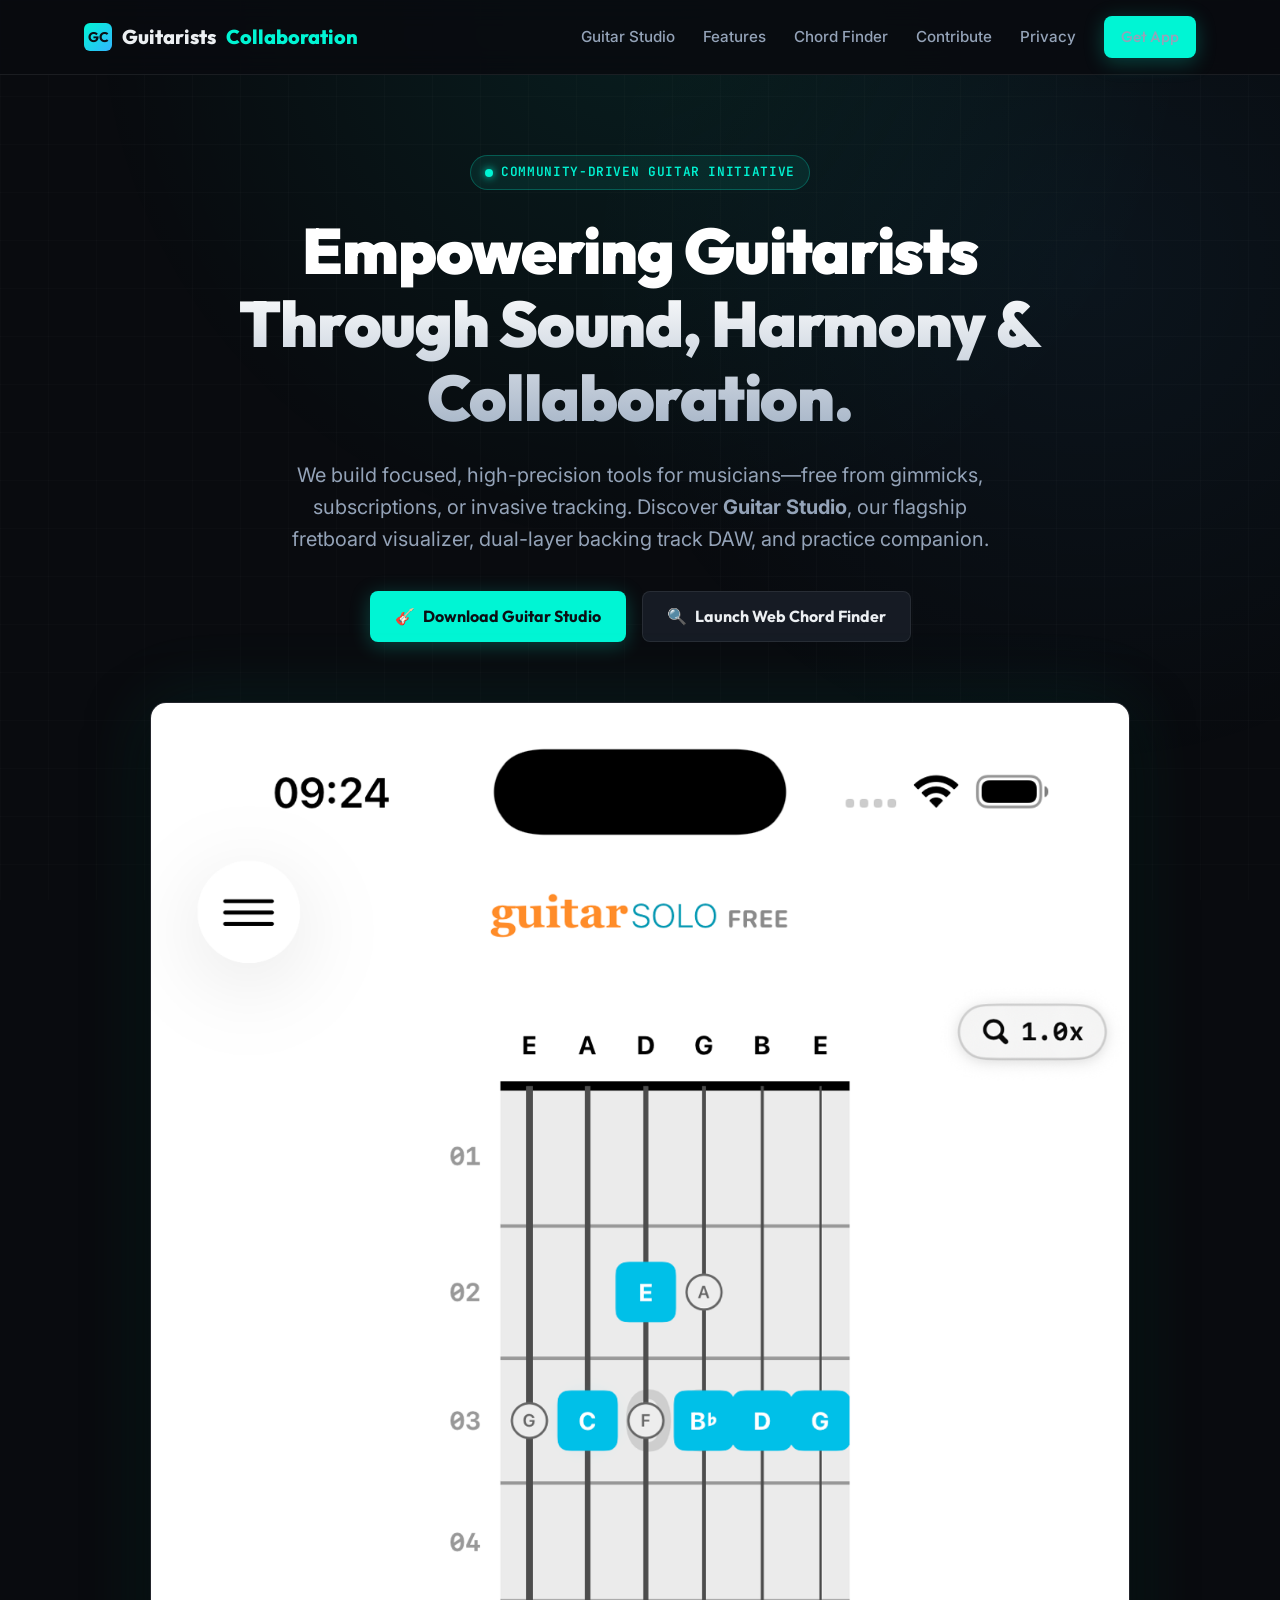
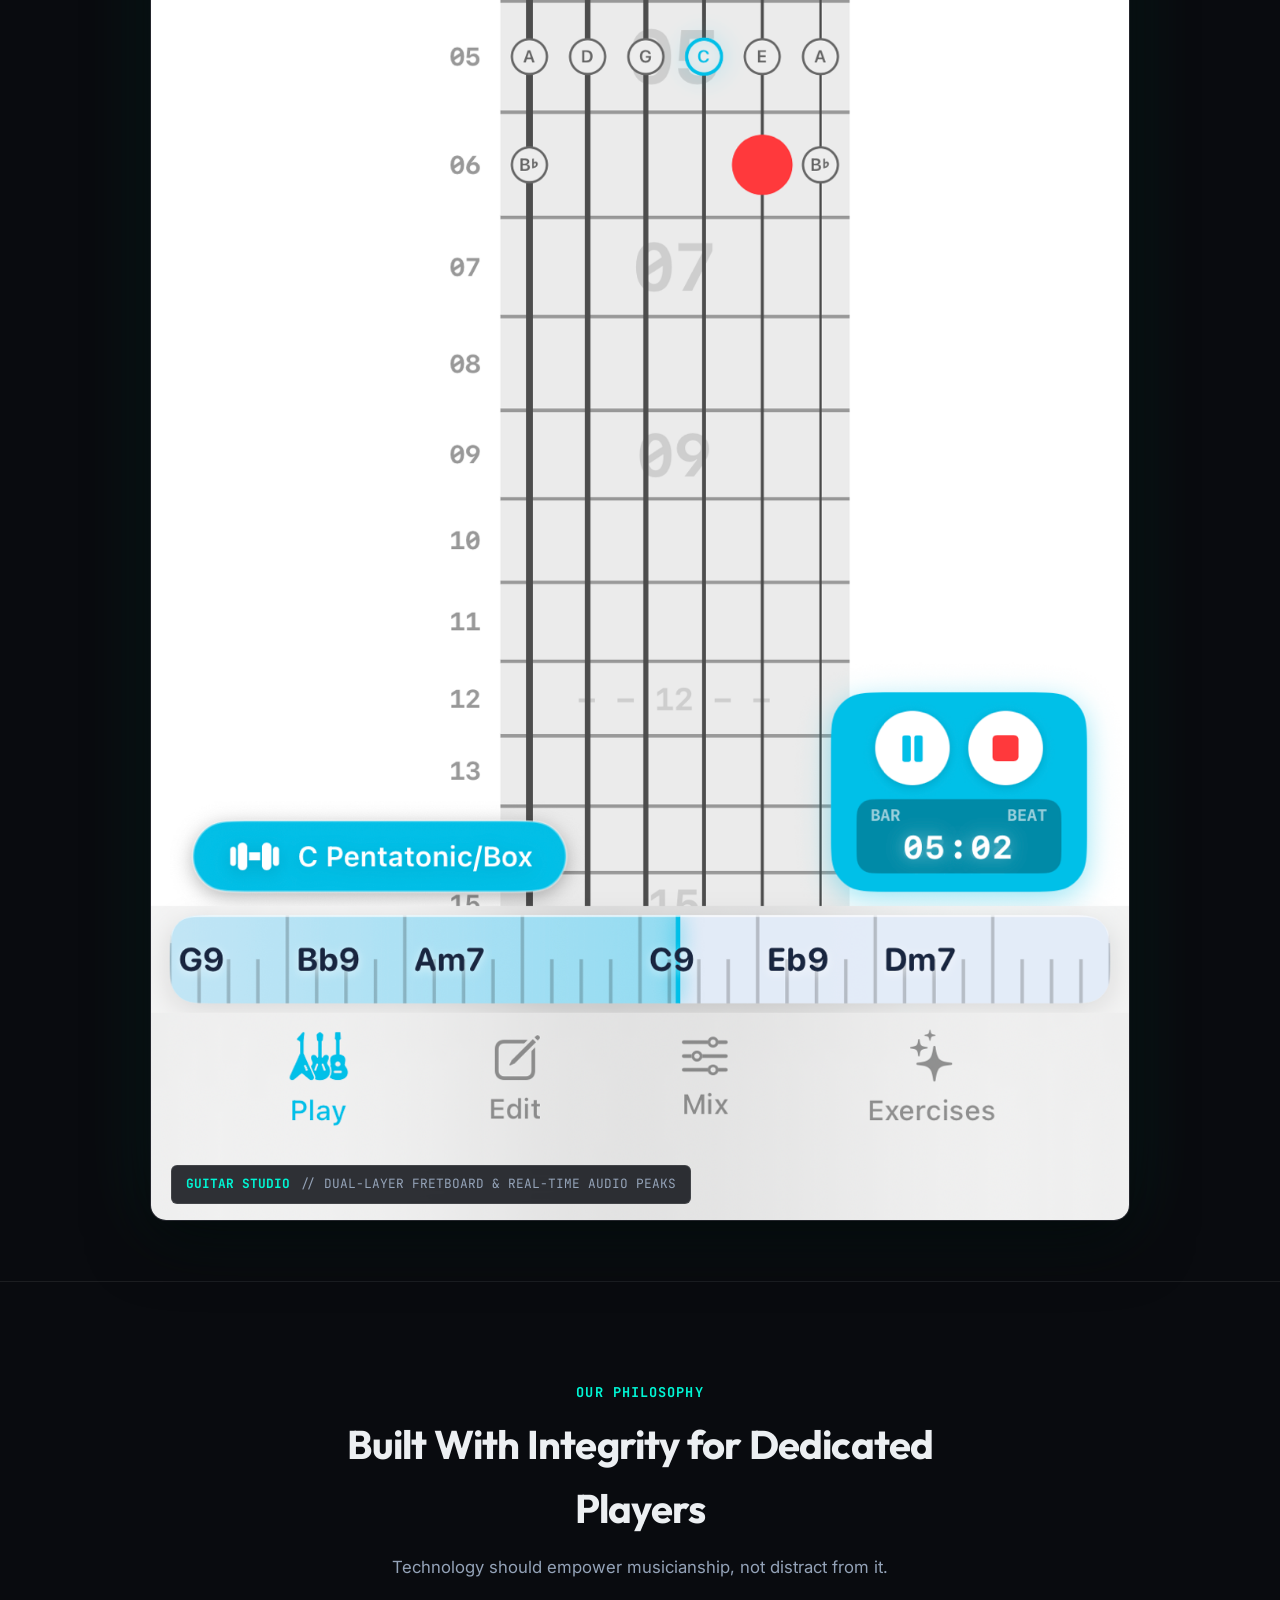
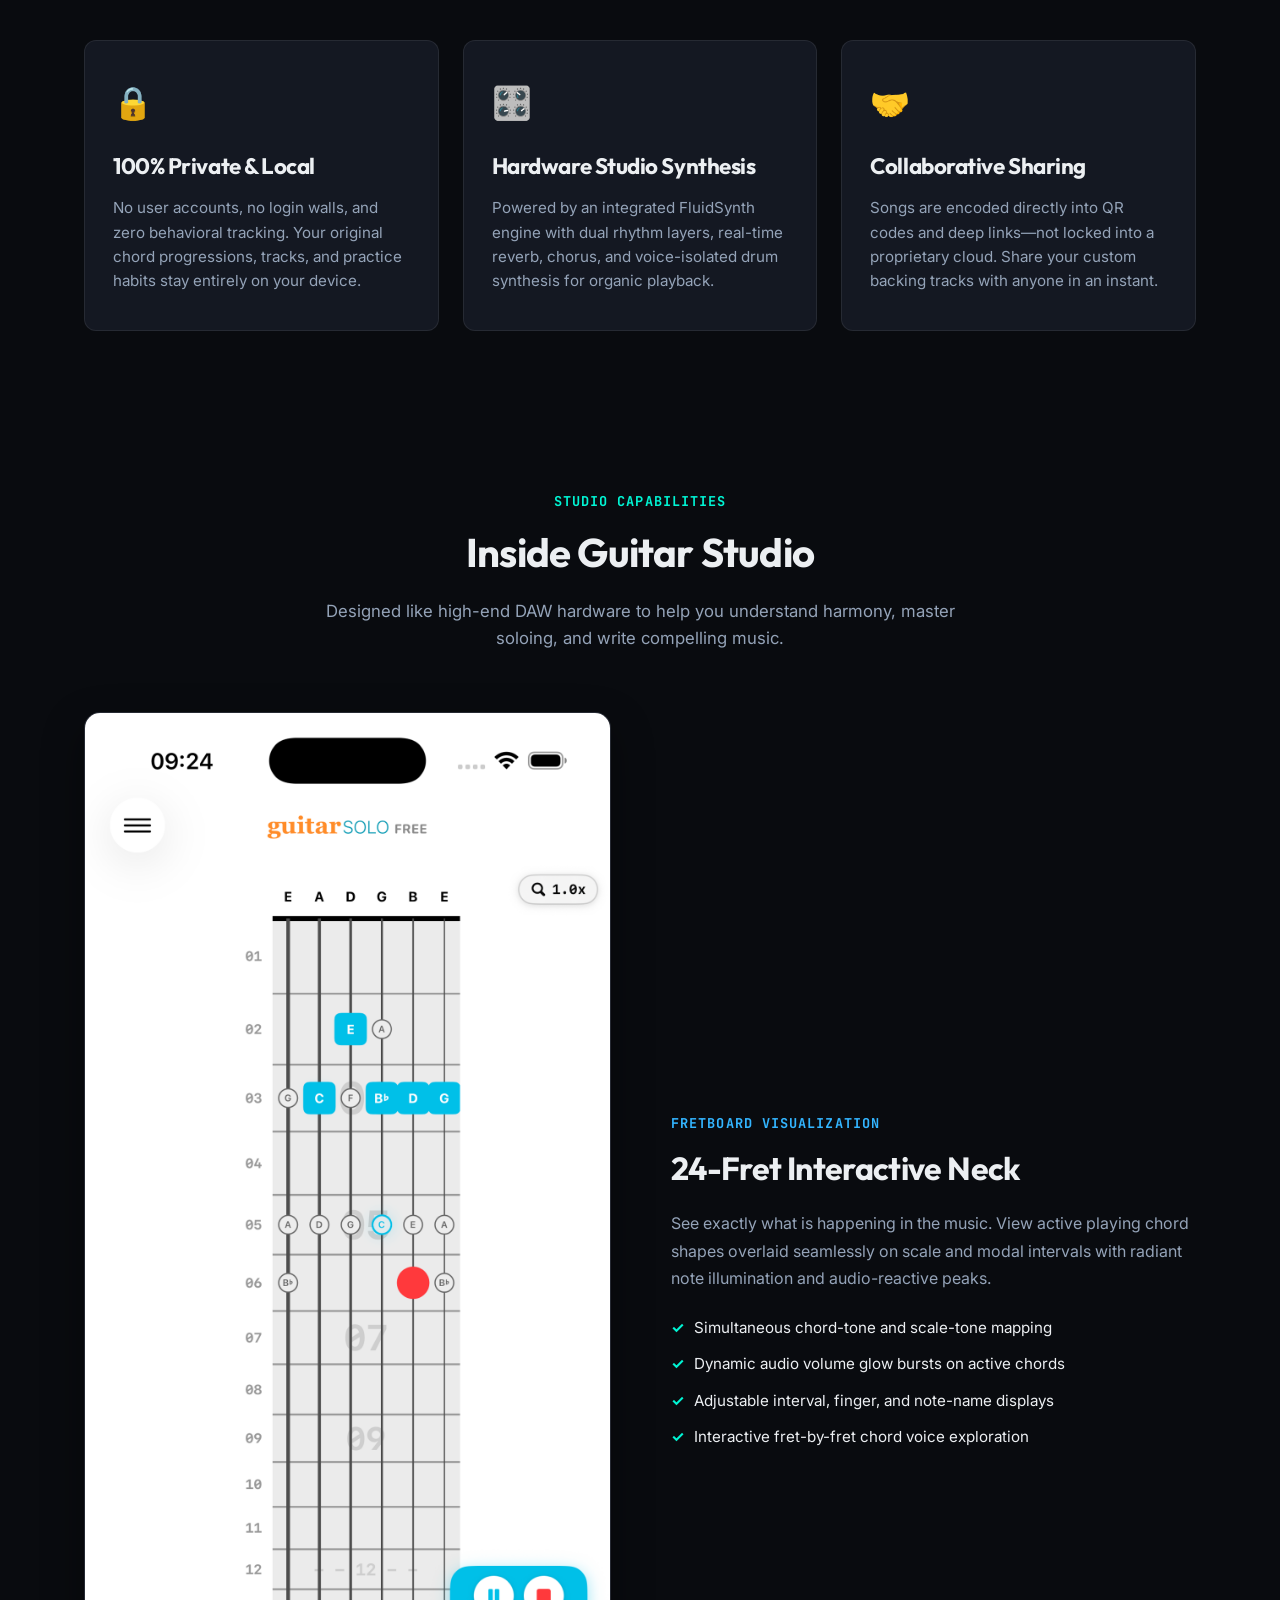
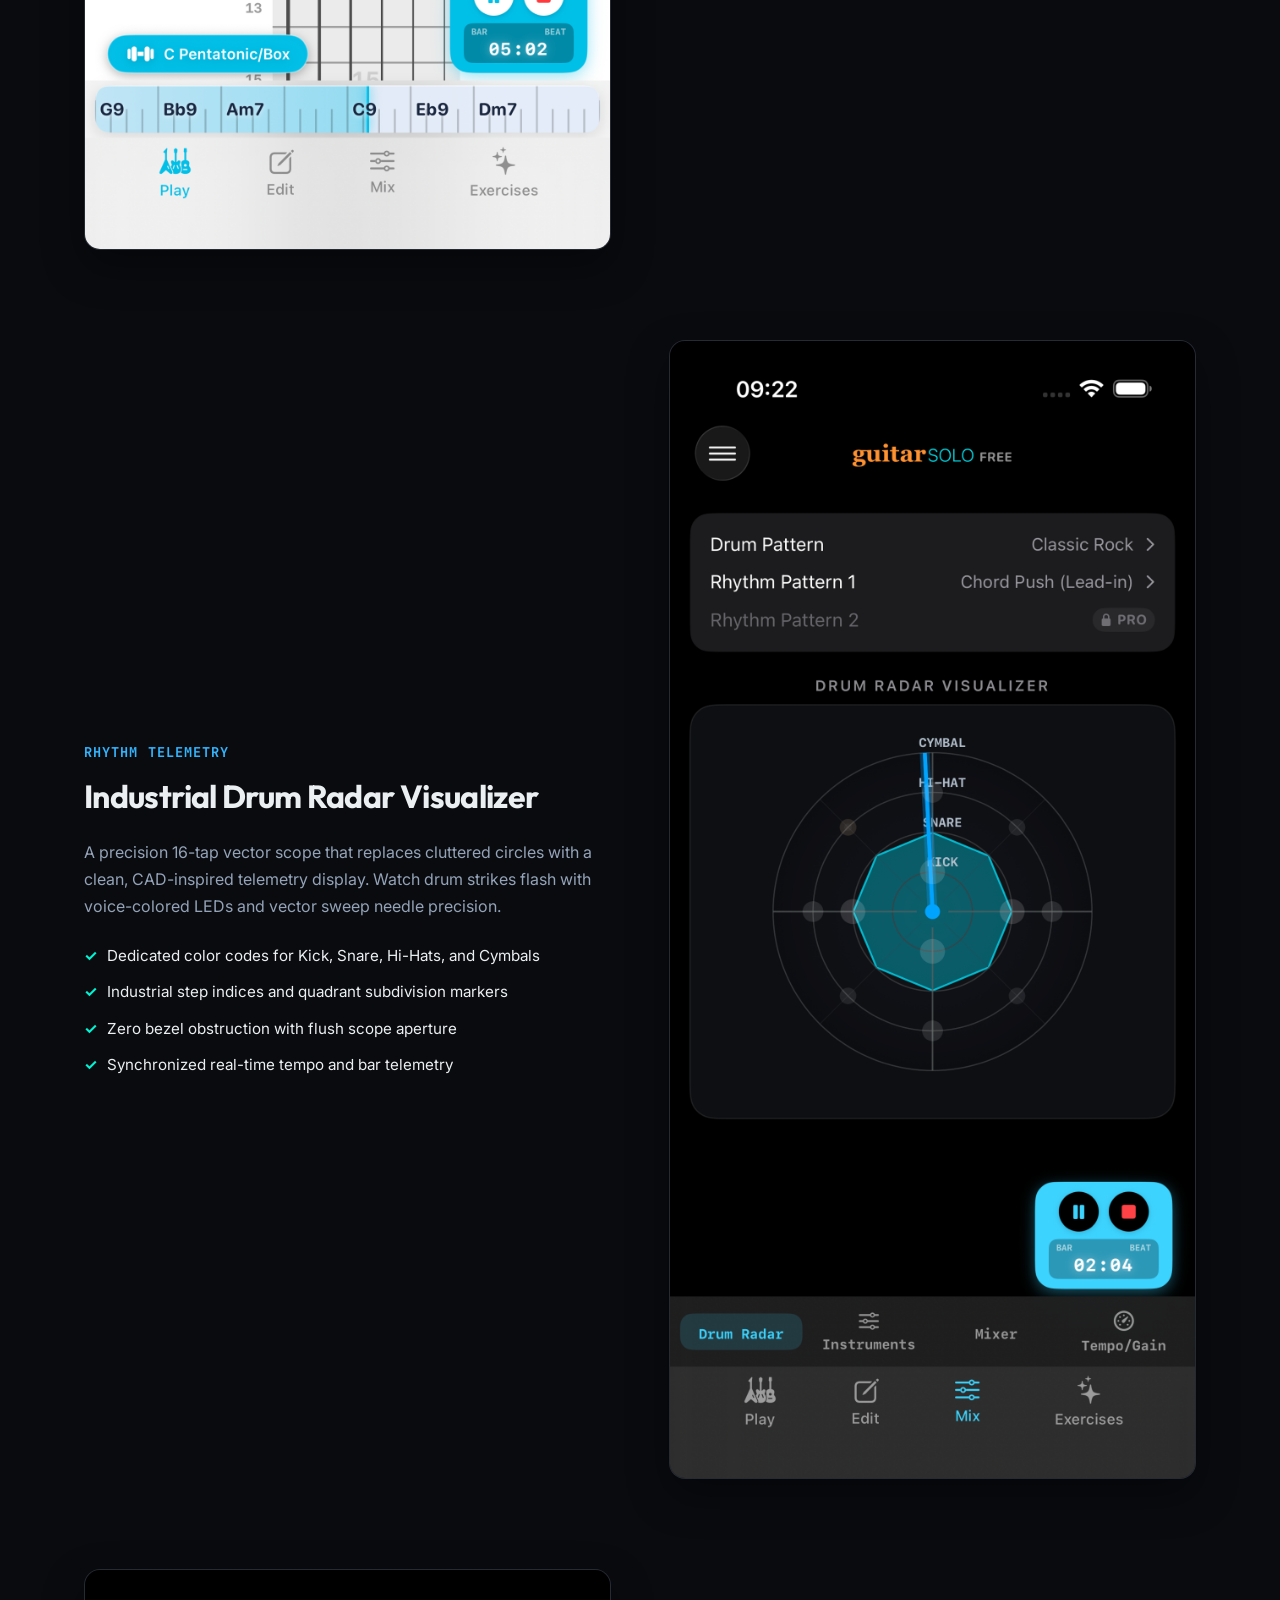
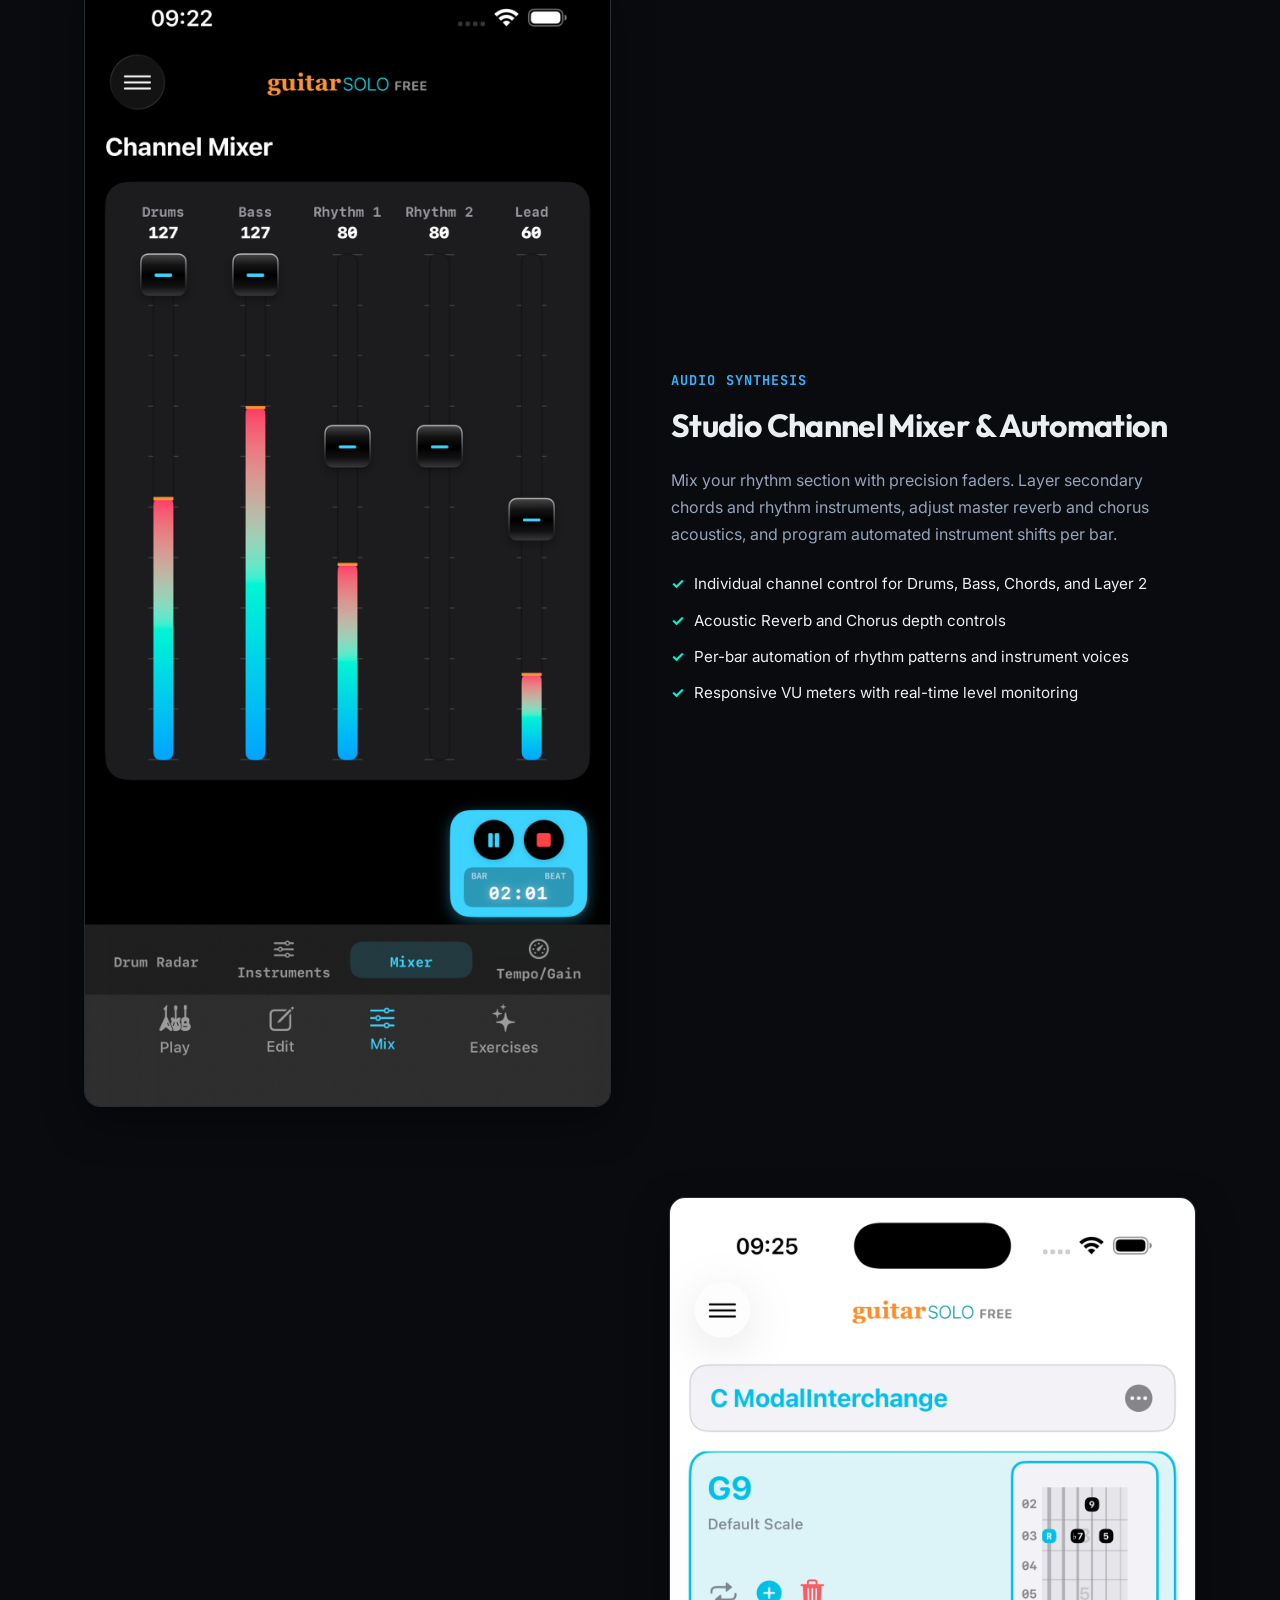
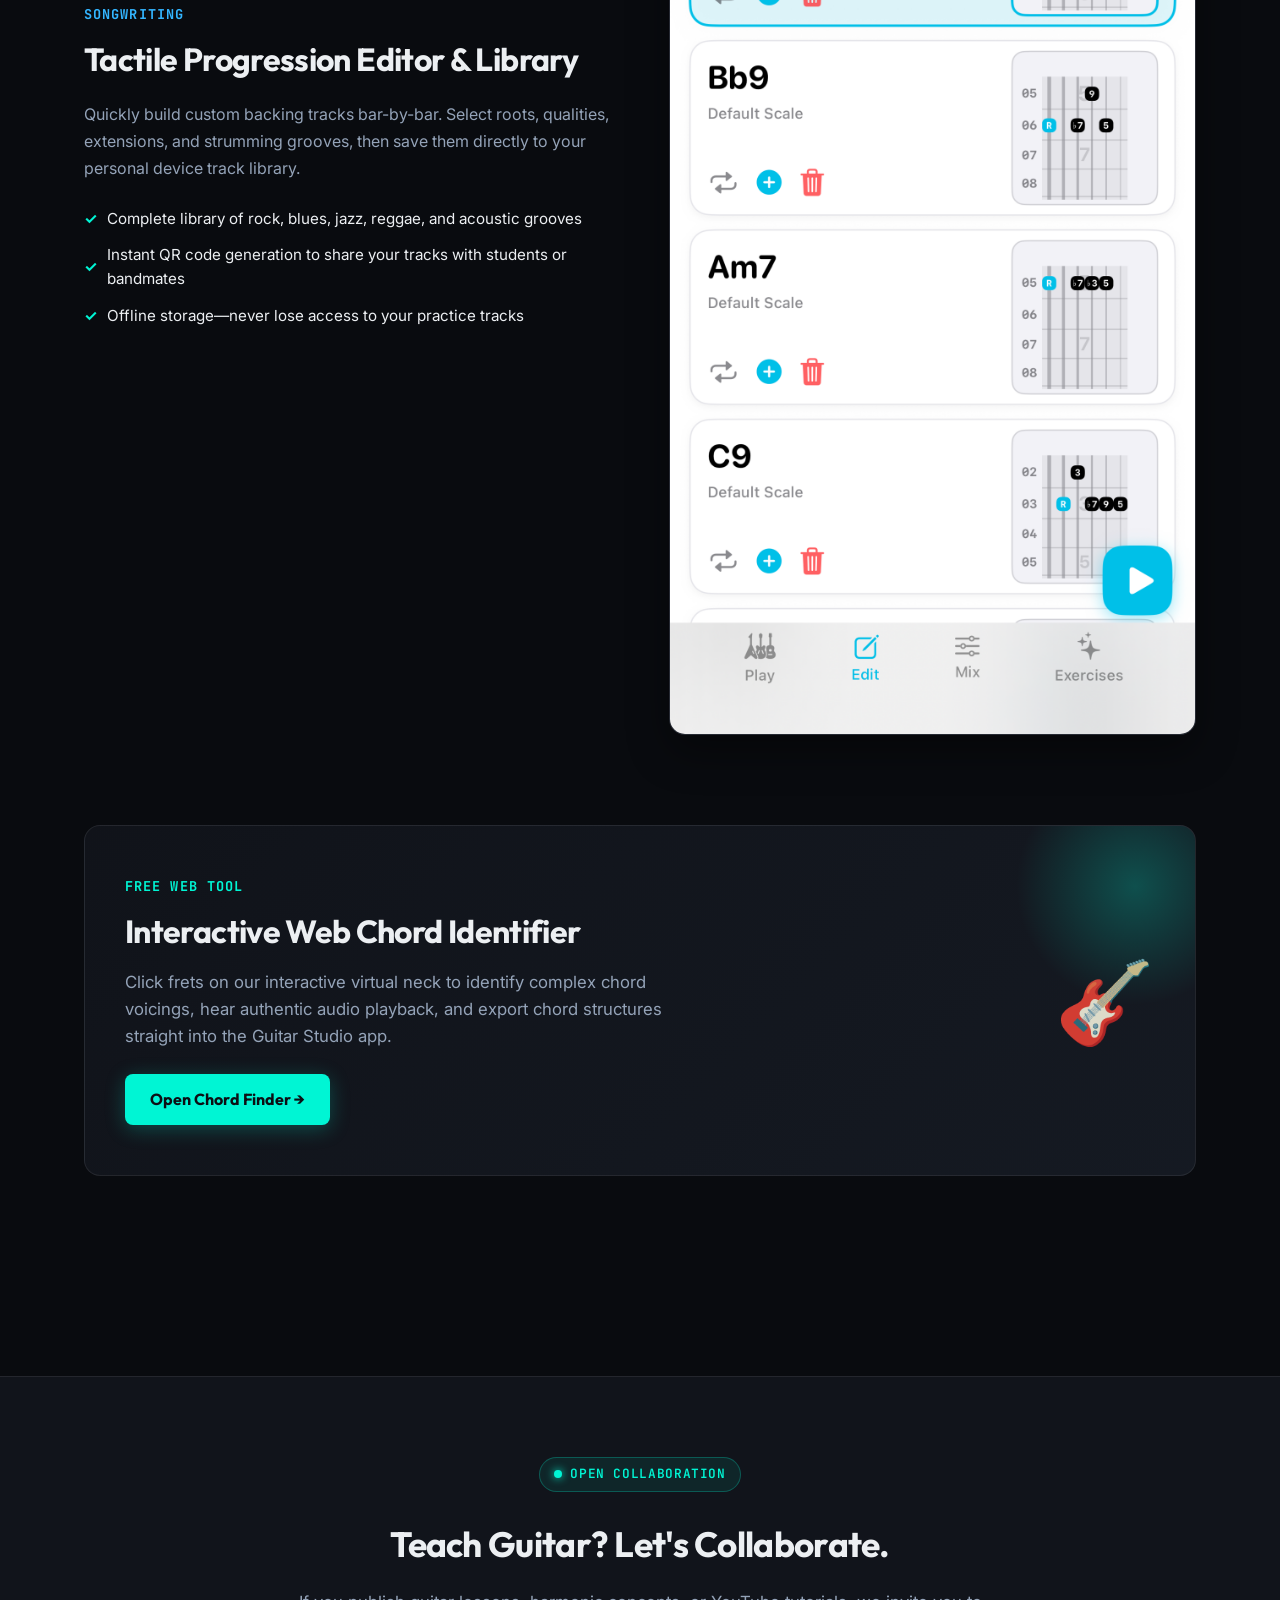
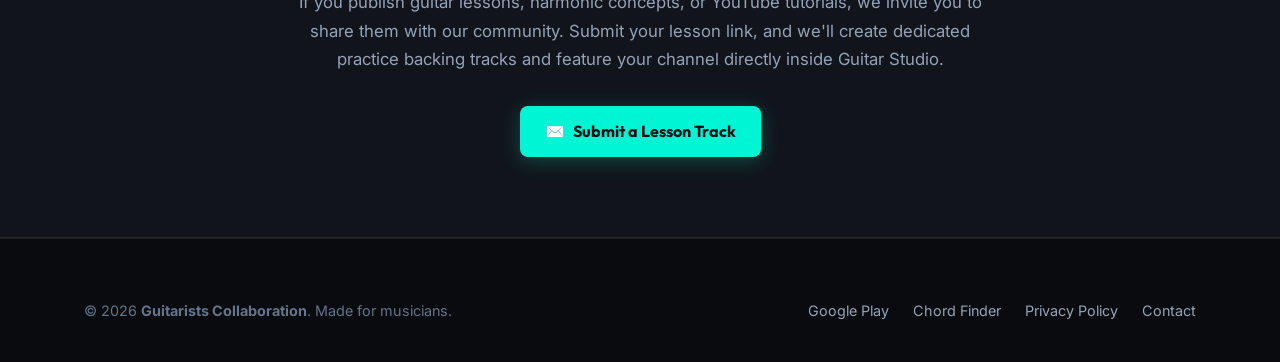
==== index.html @ 617f4818 "Initial commit: Launch Guitarists Collaboration website" ====
<!DOCTYPE html>
<html lang="en">
<head>
    <meta charset="UTF-8">
    <meta name="viewport" content="width=device-width, initial-scale=1.0">
    <title>Guitarists Collaboration | Open Music Tools & Guitar Studio</title>
    <meta name="description" content="Guitarists Collaboration is an open, community-driven initiative building high-precision guitar tools. Explore Guitar Studio, our interactive fretboard DAW, drum radar, and browser chord finder.">
    <link rel="preconnect" href="https://fonts.googleapis.com">
    <link rel="preconnect" href="https://fonts.gstatic.com" crossorigin>
    <link href="https://fonts.googleapis.com/css2?family=Inter:wght@300;400;500;600;700;800&family=Outfit:wght@400;600;700;800;900&family=JetBrains+Mono:wght@400;600&display=swap" rel="stylesheet">
    <style>
        :root {
            --bg: #090b0f;
            --surface: #11141b;
            --surface-elevated: #161b24;
            --surface-card: #141822;
            --border: rgba(255, 255, 255, 0.08);
            --border-hover: rgba(0, 245, 212, 0.4);
            --teal: #00f5d4;
            --teal-glow: rgba(0, 245, 212, 0.25);
            --laser-blue: #33b5ff;
            --blue-glow: rgba(51, 181, 255, 0.25);
            --orange: #ff5722;
            --text-primary: #eceff2;
            --text-secondary: #94a3b8;
            --text-muted: #64748b;
        }

        * {
            box-sizing: border-box;
            margin: 0;
            padding: 0;
        }

        body {
            font-family: 'Inter', -apple-system, BlinkMacSystemFont, "Segoe UI", Roboto, sans-serif;
            background-color: var(--bg);
            color: var(--text-primary);
            line-height: 1.6;
            overflow-x: hidden;
            -webkit-font-smoothing: antialiased;
        }

        /* Subtle Studio Grid Background */
        body::before {
            content: '';
            position: fixed;
            top: 0;
            left: 0;
            width: 100%;
            height: 100%;
            background-image: 
                radial-gradient(circle at 50% 0%, rgba(0, 245, 212, 0.08) 0%, transparent 50%),
                radial-gradient(circle at 85% 30%, rgba(51, 181, 255, 0.06) 0%, transparent 40%),
                linear-gradient(to right, rgba(255, 255, 255, 0.015) 1px, transparent 1px),
                linear-gradient(to bottom, rgba(255, 255, 255, 0.015) 1px, transparent 1px);
            background-size: 100% 100%, 100% 100%, 48px 48px, 48px 48px;
            pointer-events: none;
            z-index: -1;
        }

        h1, h2, h3, h4 {
            font-family: 'Outfit', sans-serif;
            letter-spacing: -0.02em;
            color: var(--text-primary);
        }

        .mono {
            font-family: 'JetBrains Mono', monospace;
        }

        .container {
            max-width: 1160px;
            margin: 0 auto;
            padding: 0 24px;
        }

        /* Navigation */
        .navbar {
            position: sticky;
            top: 0;
            background: rgba(9, 11, 15, 0.88);
            backdrop-filter: blur(14px);
            border-bottom: 1px solid var(--border);
            padding: 16px 0;
            z-index: 100;
        }

        .nav-inner {
            display: flex;
            justify-content: space-between;
            align-items: center;
        }

        .logo {
            display: flex;
            align-items: center;
            gap: 10px;
            text-decoration: none;
            font-family: 'Outfit', sans-serif;
            font-weight: 800;
            font-size: 1.25rem;
            color: var(--text-primary);
        }

        .logo-icon {
            width: 28px;
            height: 28px;
            background: linear-gradient(135deg, var(--teal), var(--laser-blue));
            border-radius: 6px;
            display: flex;
            align-items: center;
            justify-content: center;
            font-size: 14px;
            font-weight: bold;
            color: #0c0f14;
        }

        .logo span {
            color: var(--teal);
        }

        .nav-links {
            display: flex;
            align-items: center;
            list-style: none;
            gap: 28px;
        }

        .nav-links a {
            color: var(--text-secondary);
            text-decoration: none;
            font-size: 0.95rem;
            font-weight: 500;
            transition: color 0.2s;
        }

        .nav-links a:hover {
            color: var(--teal);
        }

        .btn {
            display: inline-flex;
            align-items: center;
            gap: 8px;
            padding: 12px 24px;
            border-radius: 8px;
            font-family: 'Outfit', sans-serif;
            font-size: 1rem;
            font-weight: 700;
            text-decoration: none;
            cursor: pointer;
            transition: all 0.2s cubic-bezier(0.4, 0, 0.2, 1);
            border: 1px solid transparent;
        }

        .btn-primary {
            background: var(--teal);
            color: #0c0f14;
            box-shadow: 0 4px 20px var(--teal-glow);
        }

        .btn-primary:hover {
            transform: translateY(-2px);
            box-shadow: 0 6px 28px rgba(0, 245, 212, 0.4);
            background: #26ffdc;
        }

        .btn-secondary {
            background: var(--surface-elevated);
            color: var(--text-primary);
            border: 1px solid var(--border);
        }

        .btn-secondary:hover {
            border-color: var(--teal);
            color: var(--teal);
            transform: translateY(-2px);
        }

        .btn-small {
            padding: 8px 16px;
            font-size: 0.85rem;
        }

        /* Hero */
        .hero {
            padding: 80px 0 60px;
            text-align: center;
        }

        .hero-badge {
            display: inline-flex;
            align-items: center;
            gap: 8px;
            background: rgba(0, 245, 212, 0.08);
            border: 1px solid rgba(0, 245, 212, 0.25);
            padding: 6px 14px;
            border-radius: 999px;
            font-size: 0.8rem;
            color: var(--teal);
            font-weight: 600;
            letter-spacing: 0.05em;
            margin-bottom: 24px;
            text-transform: uppercase;
        }

        .hero-badge::before {
            content: '';
            width: 8px;
            height: 8px;
            background: var(--teal);
            border-radius: 50%;
            box-shadow: 0 0 8px var(--teal);
        }

        .hero h1 {
            font-size: clamp(2.4rem, 5vw, 4rem);
            font-weight: 900;
            line-height: 1.15;
            max-width: 920px;
            margin: 0 auto 24px;
            background: linear-gradient(180deg, #ffffff 30%, #a4b3c6 100%);
            -webkit-background-clip: text;
            -webkit-text-fill-color: transparent;
        }

        .hero p {
            font-size: clamp(1.05rem, 2vw, 1.25rem);
            color: var(--text-secondary);
            max-width: 740px;
            margin: 0 auto 36px;
            line-height: 1.6;
        }

        .hero-actions {
            display: flex;
            justify-content: center;
            gap: 16px;
            flex-wrap: wrap;
            margin-bottom: 60px;
        }

        /* Featured App Card Preview */
        .hero-preview {
            max-width: 980px;
            margin: 0 auto;
            position: relative;
            border-radius: 16px;
            overflow: hidden;
            border: 1px solid var(--border);
            box-shadow: 0 20px 60px rgba(0, 0, 0, 0.6), 0 0 80px rgba(0, 245, 212, 0.1);
            background: var(--surface);
        }

        .hero-preview img {
            width: 100%;
            height: auto;
            display: block;
        }

        .preview-telemetry {
            position: absolute;
            bottom: 16px;
            left: 20px;
            background: rgba(12, 15, 20, 0.85);
            backdrop-filter: blur(8px);
            padding: 8px 14px;
            border-radius: 6px;
            border: 1px solid rgba(255, 255, 255, 0.1);
            font-size: 0.8rem;
            color: var(--text-secondary);
            display: flex;
            align-items: center;
            gap: 10px;
        }

        .preview-telemetry span {
            color: var(--teal);
            font-weight: 700;
        }

        /* Pillars Section (Integrity) */
        .section-pillars {
            padding: 100px 0;
            border-top: 1px solid var(--border);
        }

        .section-header {
            text-align: center;
            max-width: 680px;
            margin: 0 auto 60px;
        }

        .section-header .section-tag {
            color: var(--teal);
            font-size: 0.85rem;
            font-weight: 700;
            text-transform: uppercase;
            letter-spacing: 0.08em;
            margin-bottom: 8px;
            display: block;
        }

        .section-header h2 {
            font-size: 2.5rem;
            margin-bottom: 14px;
        }

        .section-header p {
            color: var(--text-secondary);
            font-size: 1.05rem;
        }

        .pillars-grid {
            display: grid;
            grid-template-columns: repeat(auto-fit, minmax(320px, 1fr));
            gap: 24px;
        }

        .pillar-card {
            background: var(--surface-card);
            border: 1px solid var(--border);
            border-radius: 12px;
            padding: 36px 28px;
            position: relative;
            transition: transform 0.2s, border-color 0.2s;
        }

        .pillar-card:hover {
            transform: translateY(-4px);
            border-color: var(--border-hover);
        }

        .pillar-icon {
            font-size: 2rem;
            margin-bottom: 20px;
            display: inline-block;
        }

        .pillar-card h3 {
            font-size: 1.4rem;
            margin-bottom: 12px;
            color: var(--text-primary);
        }

        .pillar-card p {
            color: var(--text-secondary);
            font-size: 0.95rem;
            line-height: 1.6;
        }

        /* Features Showcase */
        .section-features {
            padding: 60px 0 100px;
        }

        .feature-row {
            display: flex;
            align-items: center;
            gap: 60px;
            margin-bottom: 90px;
        }

        .feature-row:nth-child(even) {
            flex-direction: row-reverse;
        }

        .feature-text {
            flex: 1;
        }

        .feature-tag {
            color: var(--laser-blue);
            font-size: 0.85rem;
            font-weight: 700;
            text-transform: uppercase;
            letter-spacing: 0.08em;
            margin-bottom: 8px;
            display: block;
        }

        .feature-text h3 {
            font-size: 2rem;
            margin-bottom: 16px;
        }

        .feature-text p {
            color: var(--text-secondary);
            font-size: 1rem;
            margin-bottom: 24px;
            line-height: 1.7;
        }

        .feature-list {
            list-style: none;
            display: flex;
            flex-direction: column;
            gap: 12px;
        }

        .feature-list li {
            display: flex;
            align-items: center;
            gap: 10px;
            color: var(--text-primary);
            font-size: 0.95rem;
        }

        .feature-list li::before {
            content: '✓';
            color: var(--teal);
            font-weight: bold;
        }

        .feature-visual {
            flex: 1;
            background: var(--surface-card);
            border: 1px solid var(--border);
            border-radius: 16px;
            overflow: hidden;
            box-shadow: 0 16px 40px rgba(0, 0, 0, 0.4);
            transition: border-color 0.2s;
        }

        .feature-visual:hover {
            border-color: rgba(51, 181, 255, 0.35);
        }

        .feature-visual img {
            width: 100%;
            height: auto;
            display: block;
        }

        /* Chord Finder Spotlight */
        .spotlight-box {
            background: linear-gradient(135deg, rgba(17, 20, 27, 0.95), rgba(22, 27, 36, 0.95));
            border: 1px solid var(--border);
            border-radius: 16px;
            padding: 50px 40px;
            margin: 40px 0 100px;
            display: flex;
            justify-content: space-between;
            align-items: center;
            gap: 40px;
            flex-wrap: wrap;
            position: relative;
            overflow: hidden;
        }

        .spotlight-box::after {
            content: '';
            position: absolute;
            right: -60px;
            top: -60px;
            width: 240px;
            height: 240px;
            background: radial-gradient(circle, var(--teal-glow) 0%, transparent 70%);
            pointer-events: none;
        }

        .spotlight-info {
            max-width: 580px;
        }

        .spotlight-info h3 {
            font-size: 2rem;
            margin-bottom: 12px;
        }

        .spotlight-info p {
            color: var(--text-secondary);
            font-size: 1.05rem;
            margin-bottom: 24px;
        }

        /* Contribute Banner */
        .section-contribute {
            background: var(--surface);
            border-top: 1px solid var(--border);
            border-bottom: 1px solid var(--border);
            padding: 80px 0;
            text-align: center;
        }

        .contribute-card {
            max-width: 720px;
            margin: 0 auto;
        }

        .contribute-card h2 {
            font-size: 2.2rem;
            margin-bottom: 16px;
        }

        .contribute-card p {
            color: var(--text-secondary);
            font-size: 1.05rem;
            margin-bottom: 32px;
            line-height: 1.7;
        }

        /* Footer */
        footer {
            padding: 60px 0 40px;
            border-top: 1px solid var(--border);
            color: var(--text-muted);
            font-size: 0.9rem;
        }

        .footer-inner {
            display: flex;
            justify-content: space-between;
            align-items: center;
            flex-wrap: wrap;
            gap: 20px;
        }

        .footer-links {
            display: flex;
            gap: 24px;
            list-style: none;
        }

        .footer-links a {
            color: var(--text-secondary);
            text-decoration: none;
            transition: color 0.2s;
        }

        .footer-links a:hover {
            color: var(--teal);
        }

        @media (max-width: 860px) {
            .feature-row {
                flex-direction: column !important;
                gap: 30px;
            }
            .nav-links {
                display: none;
            }
            .spotlight-box {
                padding: 30px 24px;
            }
        }
    </style>
</head>
<body>

    <!-- Navigation -->
    <nav class="navbar">
        <div class="container nav-inner">
            <a href="index.html" class="logo">
                <div class="logo-icon">GC</div>
                Guitarists<span>Collaboration</span>
            </a>
            <ul class="nav-links">
                <li><a href="#app">Guitar Studio</a></li>
                <li><a href="#features">Features</a></li>
                <li><a href="chord-identifier.html">Chord Finder</a></li>
                <li><a href="#contribute">Contribute</a></li>
                <li><a href="privacy.html">Privacy</a></li>
                <li><a href="https://play.google.com/store/apps/details?id=g9.smt.guitarStudio" class="btn btn-primary btn-small">Get App</a></li>
            </ul>
        </div>
    </nav>

    <!-- Hero Section -->
    <section class="hero">
        <div class="container">
            <div class="hero-badge mono">Community-Driven Guitar Initiative</div>
            <h1>Empowering Guitarists Through Sound, Harmony & Collaboration.</h1>
            <p>
                We build focused, high-precision tools for musicians—free from gimmicks, subscriptions, or invasive tracking. Discover <strong>Guitar Studio</strong>, our flagship fretboard visualizer, dual-layer backing track DAW, and practice companion.
            </p>
            <div class="hero-actions">
                <a href="https://play.google.com/store/apps/details?id=g9.smt.guitarStudio" class="btn btn-primary">
                    <span>🎸</span> Download Guitar Studio
                </a>
                <a href="chord-identifier.html" class="btn btn-secondary">
                    <span>🔍</span> Launch Web Chord Finder
                </a>
            </div>

            <!-- Hero Screenshot Showcase -->
            <div class="hero-preview" id="app">
                <img src="screenshots/fretboard-play.png" alt="Guitar Studio Interactive Fretboard">
                <div class="preview-telemetry mono">
                    <span>GUITAR STUDIO</span> // DUAL-LAYER FRETBOARD & REAL-TIME AUDIO PEAKS
                </div>
            </div>
        </div>
    </section>

    <!-- Integrity / Philosophy Pillars -->
    <section class="section-pillars">
        <div class="container">
            <div class="section-header">
                <span class="section-tag mono">Our Philosophy</span>
                <h2>Built With Integrity for Dedicated Players</h2>
                <p>Technology should empower musicianship, not distract from it.</p>
            </div>
            <div class="pillars-grid">
                <div class="pillar-card">
                    <span class="pillar-icon">🔒</span>
                    <h3>100% Private & Local</h3>
                    <p>No user accounts, no login walls, and zero behavioral tracking. Your original chord progressions, tracks, and practice habits stay entirely on your device.</p>
                </div>
                <div class="pillar-card">
                    <span class="pillar-icon">🎛️</span>
                    <h3>Hardware Studio Synthesis</h3>
                    <p>Powered by an integrated FluidSynth engine with dual rhythm layers, real-time reverb, chorus, and voice-isolated drum synthesis for organic playback.</p>
                </div>
                <div class="pillar-card">
                    <span class="pillar-icon">🤝</span>
                    <h3>Collaborative Sharing</h3>
                    <p>Songs are encoded directly into QR codes and deep links—not locked into a proprietary cloud. Share your custom backing tracks with anyone in an instant.</p>
                </div>
            </div>
        </div>
    </section>

    <!-- Core App Features Deep Dive -->
    <section class="section-features" id="features">
        <div class="container">
            <div class="section-header">
                <span class="section-tag mono">Studio Capabilities</span>
                <h2>Inside Guitar Studio</h2>
                <p>Designed like high-end DAW hardware to help you understand harmony, master soloing, and write compelling music.</p>
            </div>

            <!-- Feature 1: Dual Layer Fretboard -->
            <div class="feature-row">
                <div class="feature-text">
                    <span class="feature-tag mono">Fretboard Visualization</span>
                    <h3>24-Fret Interactive Neck</h3>
                    <p>See exactly what is happening in the music. View active playing chord shapes overlaid seamlessly on scale and modal intervals with radiant note illumination and audio-reactive peaks.</p>
                    <ul class="feature-list">
                        <li>Simultaneous chord-tone and scale-tone mapping</li>
                        <li>Dynamic audio volume glow bursts on active chords</li>
                        <li>Adjustable interval, finger, and note-name displays</li>
                        <li>Interactive fret-by-fret chord voice exploration</li>
                    </ul>
                </div>
                <div class="feature-visual">
                    <img src="screenshots/fretboard-play.png" alt="Interactive Fretboard Display">
                </div>
            </div>

            <!-- Feature 2: Drum Radar -->
            <div class="feature-row">
                <div class="feature-text">
                    <span class="feature-tag mono">Rhythm Telemetry</span>
                    <h3>Industrial Drum Radar Visualizer</h3>
                    <p>A precision 16-tap vector scope that replaces cluttered circles with a clean, CAD-inspired telemetry display. Watch drum strikes flash with voice-colored LEDs and vector sweep needle precision.</p>
                    <ul class="feature-list">
                        <li>Dedicated color codes for Kick, Snare, Hi-Hats, and Cymbals</li>
                        <li>Industrial step indices and quadrant subdivision markers</li>
                        <li>Zero bezel obstruction with flush scope aperture</li>
                        <li>Synchronized real-time tempo and bar telemetry</li>
                    </ul>
                </div>
                <div class="feature-visual">
                    <img src="screenshots/drum-radar.png" alt="Industrial Drum Radar Scope">
                </div>
            </div>

            <!-- Feature 3: Multi-Track Console Mixer -->
            <div class="feature-row">
                <div class="feature-text">
                    <span class="feature-tag mono">Audio Synthesis</span>
                    <h3>Studio Channel Mixer & Automation</h3>
                    <p>Mix your rhythm section with precision faders. Layer secondary chords and rhythm instruments, adjust master reverb and chorus acoustics, and program automated instrument shifts per bar.</p>
                    <ul class="feature-list">
                        <li>Individual channel control for Drums, Bass, Chords, and Layer 2</li>
                        <li>Acoustic Reverb and Chorus depth controls</li>
                        <li>Per-bar automation of rhythm patterns and instrument voices</li>
                        <li>Responsive VU meters with real-time level monitoring</li>
                    </ul>
                </div>
                <div class="feature-visual">
                    <img src="screenshots/channel-mixer.png" alt="Channel Console Mixer">
                </div>
            </div>

            <!-- Feature 4: Step Editor & Track Library -->
            <div class="feature-row">
                <div class="feature-text">
                    <span class="feature-tag mono">Songwriting</span>
                    <h3>Tactile Progression Editor & Library</h3>
                    <p>Quickly build custom backing tracks bar-by-bar. Select roots, qualities, extensions, and strumming grooves, then save them directly to your personal device track library.</p>
                    <ul class="feature-list">
                        <li>Complete library of rock, blues, jazz, reggae, and acoustic grooves</li>
                        <li>Instant QR code generation to share your tracks with students or bandmates</li>
                        <li>Offline storage—never lose access to your practice tracks</li>
                    </ul>
                </div>
                <div class="feature-visual">
                    <img src="screenshots/track-editor.png" alt="Track Step Editor">
                </div>
            </div>

            <!-- Web Chord Finder Spotlight -->
            <div class="spotlight-box">
                <div class="spotlight-info">
                    <span class="feature-tag mono" style="color: var(--teal);">Free Web Tool</span>
                    <h3>Interactive Web Chord Identifier</h3>
                    <p>Click frets on our interactive virtual neck to identify complex chord voicings, hear authentic audio playback, and export chord structures straight into the Guitar Studio app.</p>
                    <a href="chord-identifier.html" class="btn btn-primary">Open Chord Finder →</a>
                </div>
                <div style="font-size: 5rem; opacity: 0.85;">🎸</div>
            </div>
        </div>
    </section>

    <!-- Contribute Section -->
    <section class="section-contribute" id="contribute">
        <div class="container">
            <div class="contribute-card">
                <span class="hero-badge mono">Open Collaboration</span>
                <h2>Teach Guitar? Let's Collaborate.</h2>
                <p>
                    If you publish guitar lessons, harmonic concepts, or YouTube tutorials, we invite you to share them with our community. Submit your lesson link, and we'll create dedicated practice backing tracks and feature your channel directly inside Guitar Studio.
                </p>
                <a href="mailto:guitarly_app@gmail.com?subject=Guitar%20Studio%20Lesson%20Collaboration" class="btn btn-primary">
                    <span>✉️</span> Submit a Lesson Track
                </a>
            </div>
        </div>
    </section>

    <!-- Footer -->
    <footer>
        <div class="container footer-inner">
            <div>
                <p>&copy; 2026 <strong>Guitarists Collaboration</strong>. Made for musicians.</p>
            </div>
            <ul class="footer-links">
                <li><a href="https://play.google.com/store/apps/details?id=g9.smt.guitarStudio">Google Play</a></li>
                <li><a href="chord-identifier.html">Chord Finder</a></li>
                <li><a href="privacy.html">Privacy Policy</a></li>
                <li><a href="mailto:guitarly_app@gmail.com">Contact</a></li>
            </ul>
        </div>
    </footer>

</body>
</html>
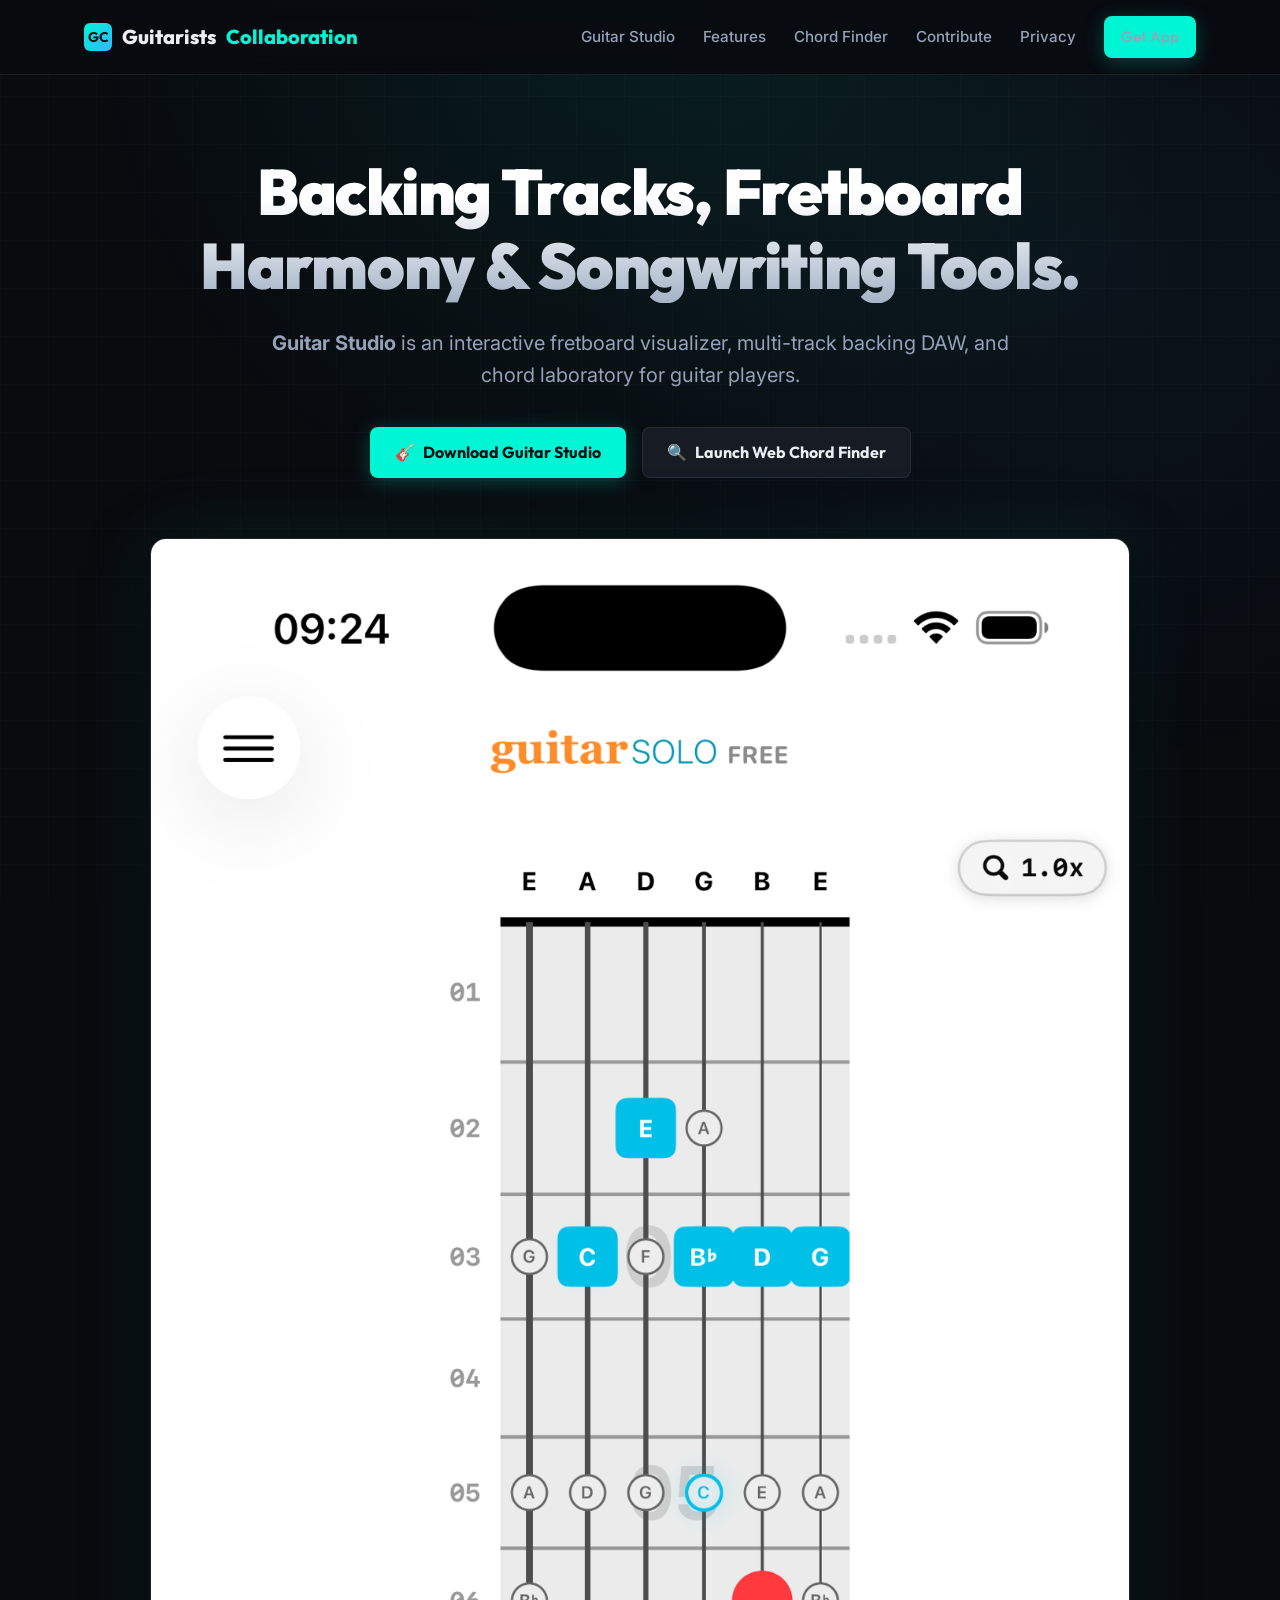
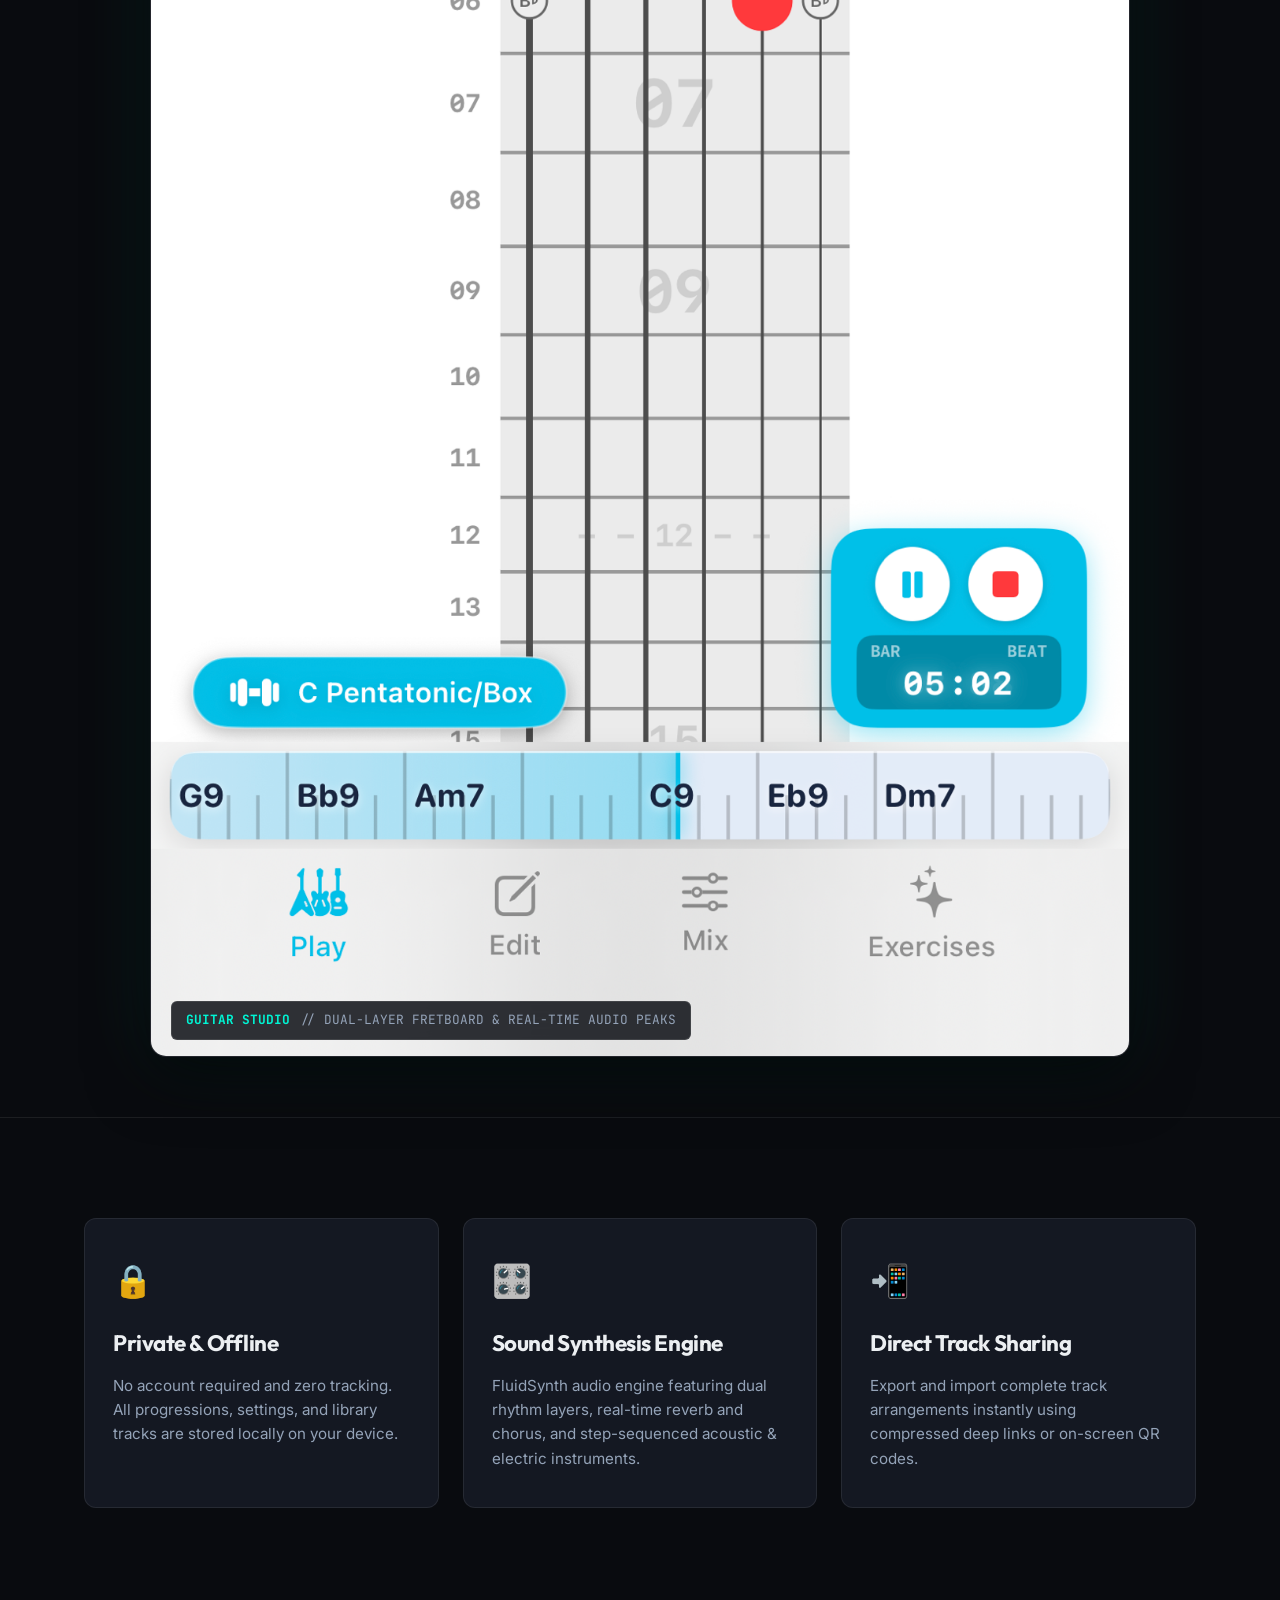
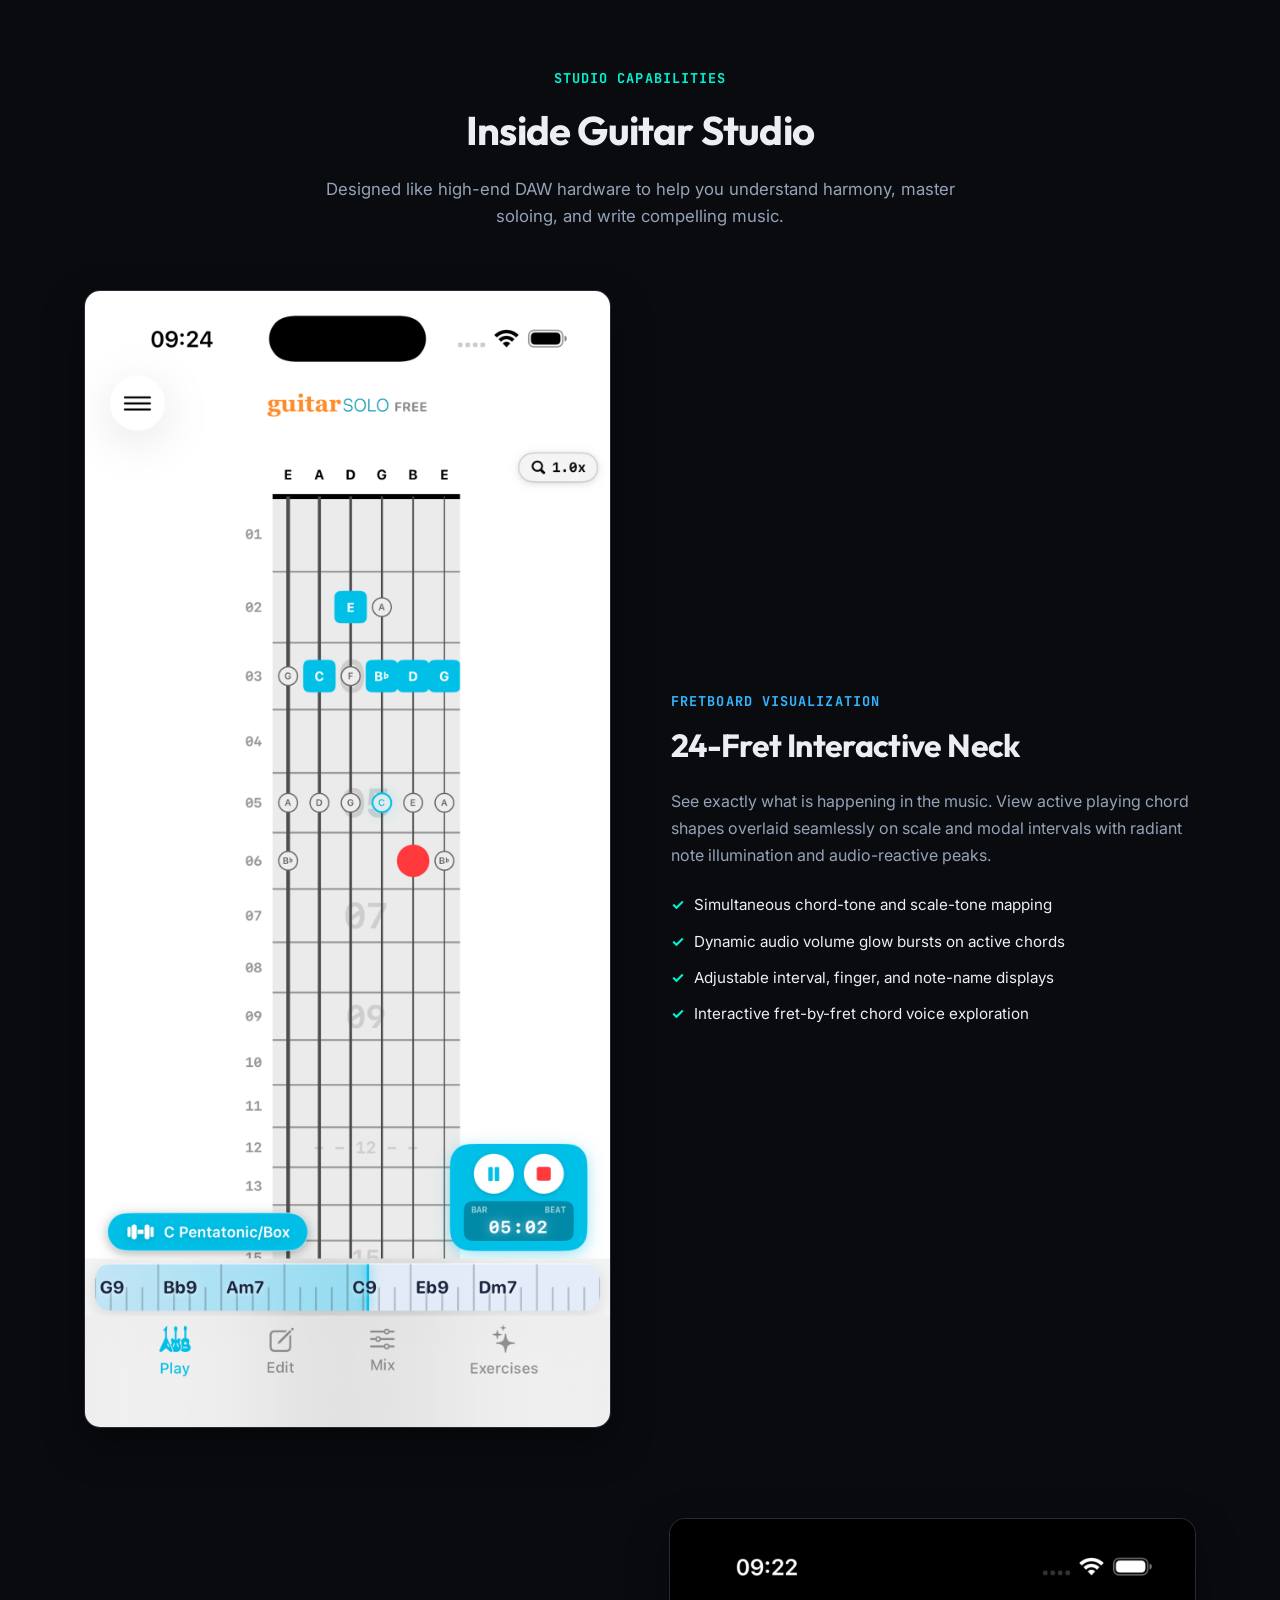
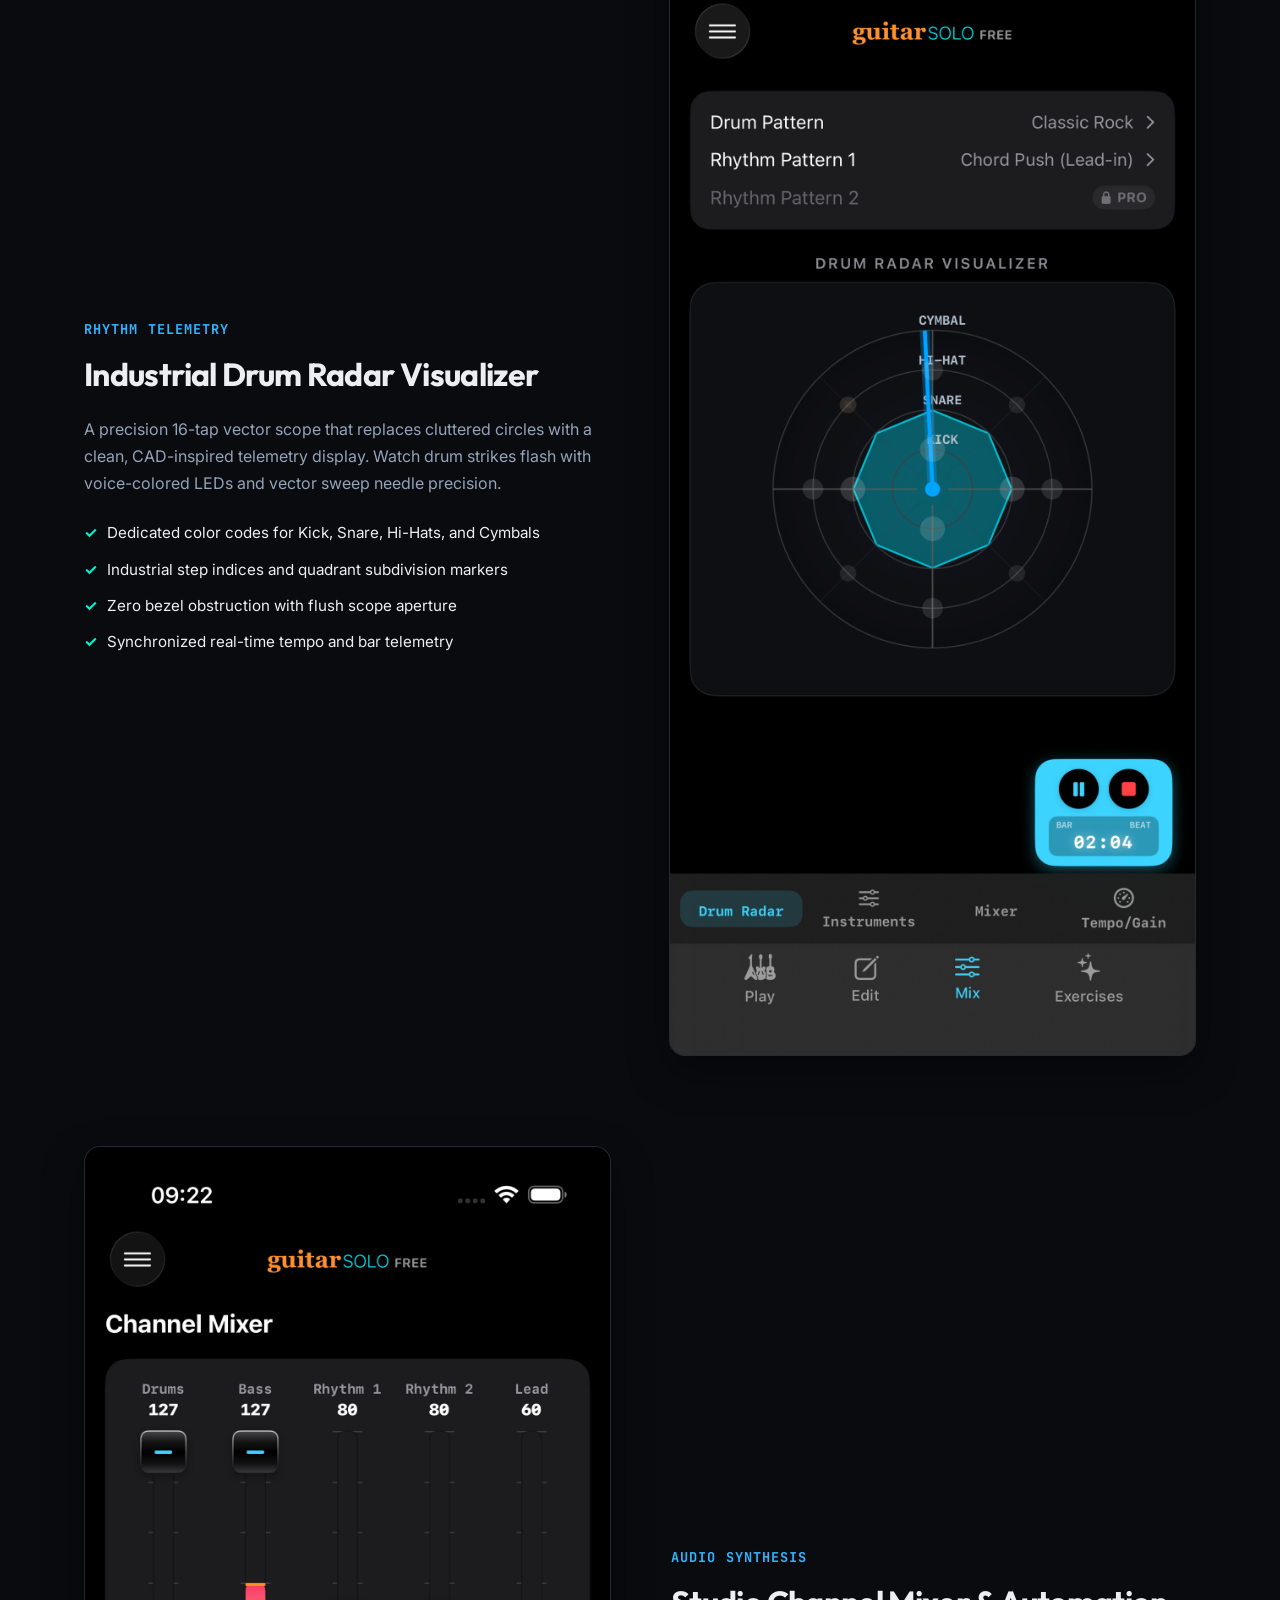
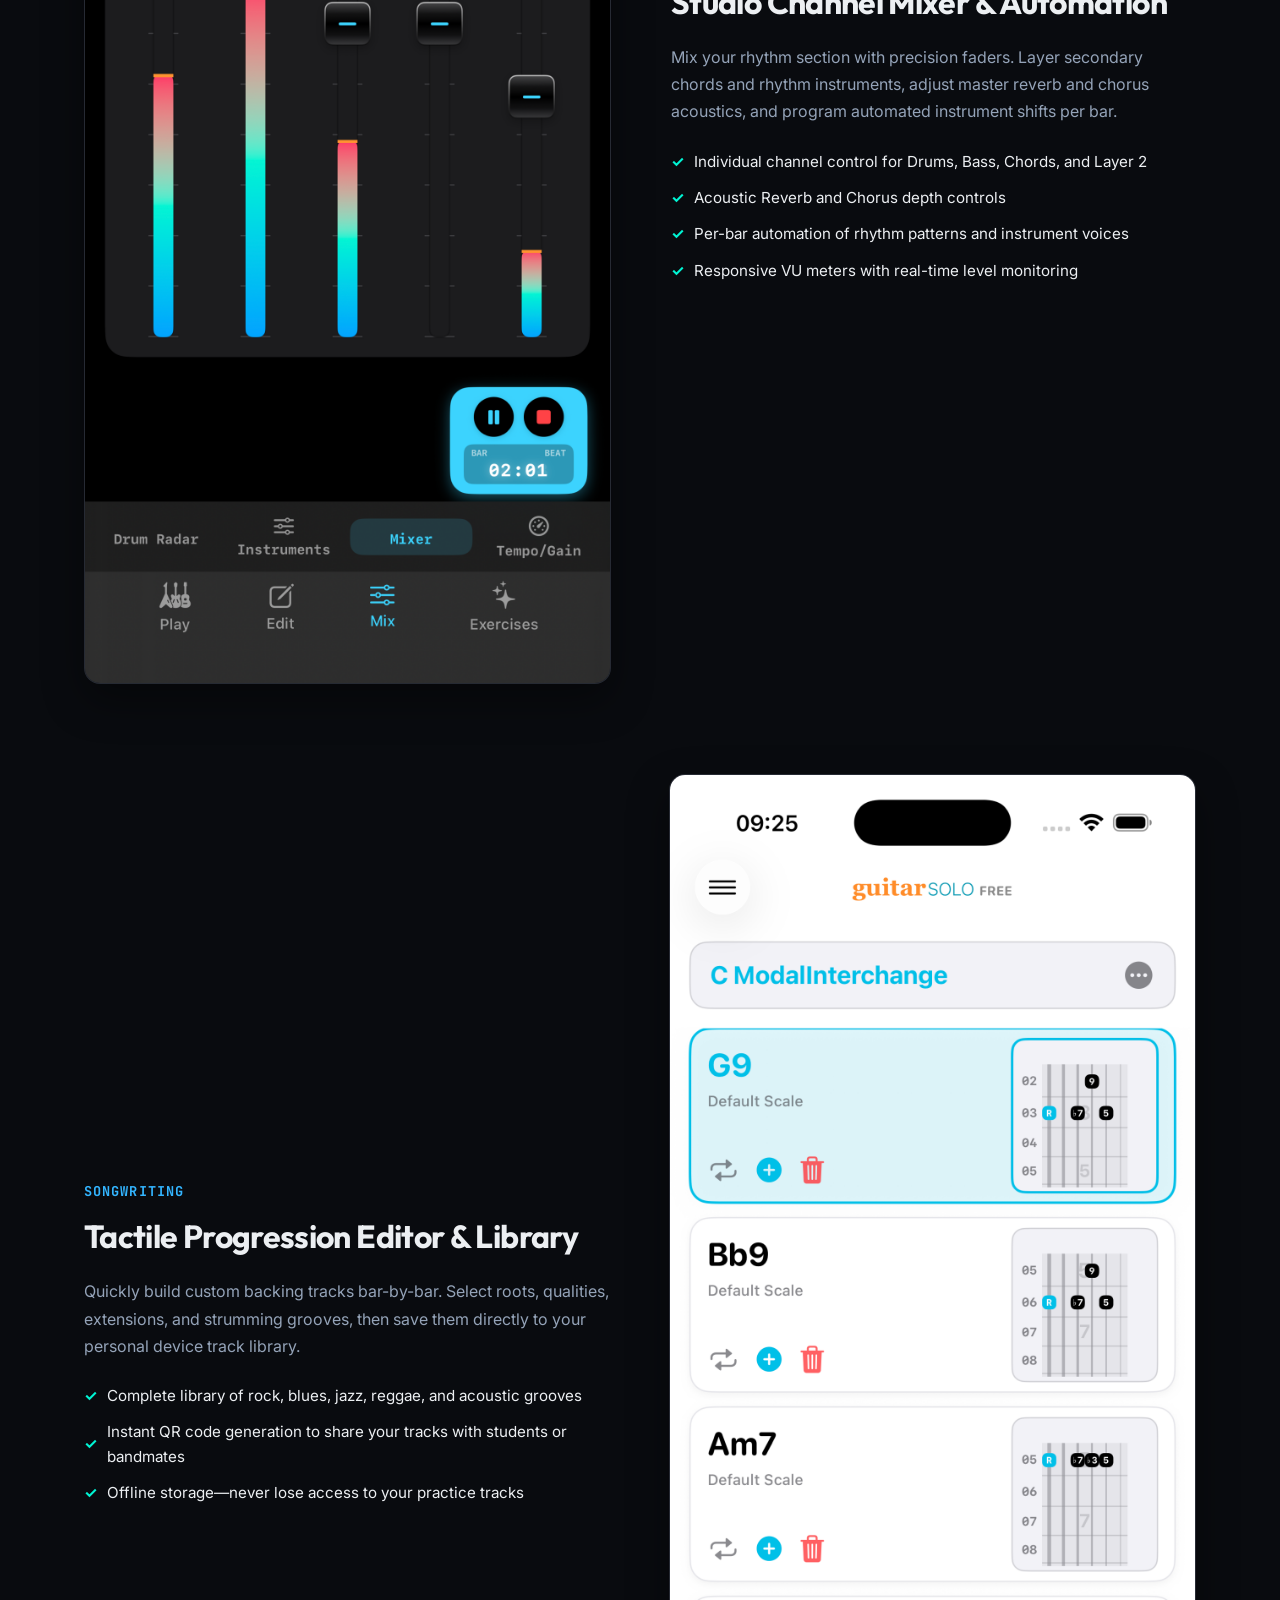
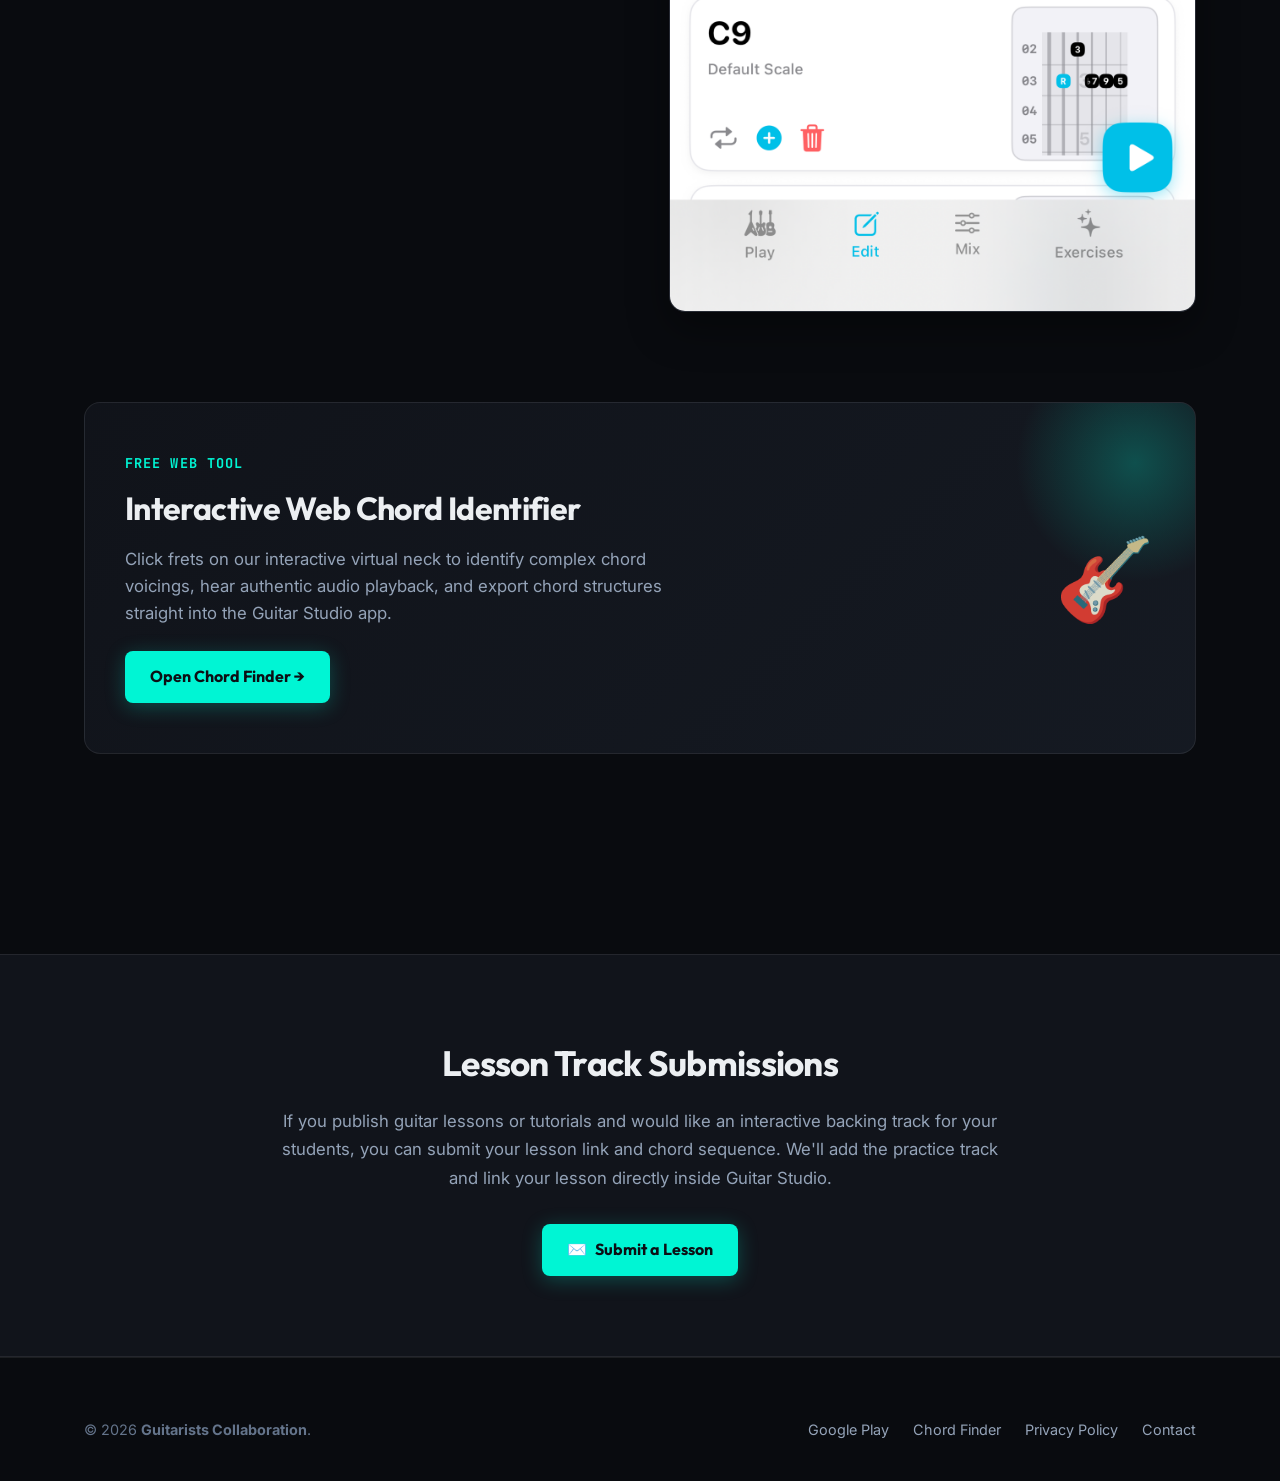
==== commit 3e4963bd: "Simplify copy: remove virtue signaling and focus on product specs" ====
--- a/index.html
+++ b/index.html
@@ -4,7 +4,7 @@
     <meta charset="UTF-8">
     <meta name="viewport" content="width=device-width, initial-scale=1.0">
     <title>Guitarists Collaboration | Open Music Tools & Guitar Studio</title>
-    <meta name="description" content="Guitarists Collaboration is an open, community-driven initiative building high-precision guitar tools. Explore Guitar Studio, our interactive fretboard DAW, drum radar, and browser chord finder.">
+    <meta name="description" content="Guitar Studio is an interactive fretboard visualizer, multi-track backing DAW, drum radar, and browser chord finder.">
     <link rel="preconnect" href="https://fonts.googleapis.com">
     <link rel="preconnect" href="https://fonts.gstatic.com" crossorigin>
     <link href="https://fonts.googleapis.com/css2?family=Inter:wght@300;400;500;600;700;800&family=Outfit:wght@400;600;700;800;900&family=JetBrains+Mono:wght@400;600&display=swap" rel="stylesheet">
@@ -570,10 +570,9 @@
     <!-- Hero Section -->
     <section class="hero">
         <div class="container">
-            <div class="hero-badge mono">Community-Driven Guitar Initiative</div>
-            <h1>Empowering Guitarists Through Sound, Harmony & Collaboration.</h1>
+            <h1>Backing Tracks, Fretboard Harmony & Songwriting Tools.</h1>
             <p>
-                We build focused, high-precision tools for musicians—free from gimmicks, subscriptions, or invasive tracking. Discover <strong>Guitar Studio</strong>, our flagship fretboard visualizer, dual-layer backing track DAW, and practice companion.
+                <strong>Guitar Studio</strong> is an interactive fretboard visualizer, multi-track backing DAW, and chord laboratory for guitar players.
             </p>
             <div class="hero-actions">
                 <a href="https://play.google.com/store/apps/details?id=g9.smt.guitarStudio" class="btn btn-primary">
@@ -594,29 +593,24 @@
         </div>
     </section>
 
-    <!-- Integrity / Philosophy Pillars -->
+    <!-- Core Architecture -->
     <section class="section-pillars">
         <div class="container">
-            <div class="section-header">
-                <span class="section-tag mono">Our Philosophy</span>
-                <h2>Built With Integrity for Dedicated Players</h2>
-                <p>Technology should empower musicianship, not distract from it.</p>
-            </div>
             <div class="pillars-grid">
                 <div class="pillar-card">
                     <span class="pillar-icon">🔒</span>
-                    <h3>100% Private & Local</h3>
-                    <p>No user accounts, no login walls, and zero behavioral tracking. Your original chord progressions, tracks, and practice habits stay entirely on your device.</p>
+                    <h3>Private & Offline</h3>
+                    <p>No account required and zero tracking. All progressions, settings, and library tracks are stored locally on your device.</p>
                 </div>
                 <div class="pillar-card">
                     <span class="pillar-icon">🎛️</span>
-                    <h3>Hardware Studio Synthesis</h3>
-                    <p>Powered by an integrated FluidSynth engine with dual rhythm layers, real-time reverb, chorus, and voice-isolated drum synthesis for organic playback.</p>
+                    <h3>Sound Synthesis Engine</h3>
+                    <p>FluidSynth audio engine featuring dual rhythm layers, real-time reverb and chorus, and step-sequenced acoustic & electric instruments.</p>
                 </div>
                 <div class="pillar-card">
-                    <span class="pillar-icon">🤝</span>
-                    <h3>Collaborative Sharing</h3>
-                    <p>Songs are encoded directly into QR codes and deep links—not locked into a proprietary cloud. Share your custom backing tracks with anyone in an instant.</p>
+                    <span class="pillar-icon">📲</span>
+                    <h3>Direct Track Sharing</h3>
+                    <p>Export and import complete track arrangements instantly using compressed deep links or on-screen QR codes.</p>
                 </div>
             </div>
         </div>
@@ -719,13 +713,12 @@
     <section class="section-contribute" id="contribute">
         <div class="container">
             <div class="contribute-card">
-                <span class="hero-badge mono">Open Collaboration</span>
-                <h2>Teach Guitar? Let's Collaborate.</h2>
+                <h2>Lesson Track Submissions</h2>
                 <p>
-                    If you publish guitar lessons, harmonic concepts, or YouTube tutorials, we invite you to share them with our community. Submit your lesson link, and we'll create dedicated practice backing tracks and feature your channel directly inside Guitar Studio.
+                    If you publish guitar lessons or tutorials and would like an interactive backing track for your students, you can submit your lesson link and chord sequence. We'll add the practice track and link your lesson directly inside Guitar Studio.
                 </p>
-                <a href="mailto:guitarly_app@gmail.com?subject=Guitar%20Studio%20Lesson%20Collaboration" class="btn btn-primary">
-                    <span>✉️</span> Submit a Lesson Track
+                <a href="mailto:guitarly_app@gmail.com?subject=Guitar%20Studio%20Lesson%20Track%20Submission" class="btn btn-primary">
+                    <span>✉️</span> Submit a Lesson
                 </a>
             </div>
         </div>
@@ -735,7 +728,7 @@
     <footer>
         <div class="container footer-inner">
             <div>
-                <p>&copy; 2026 <strong>Guitarists Collaboration</strong>. Made for musicians.</p>
+                <p>&copy; 2026 <strong>Guitarists Collaboration</strong>.</p>
             </div>
             <ul class="footer-links">
                 <li><a href="https://play.google.com/store/apps/details?id=g9.smt.guitarStudio">Google Play</a></li>
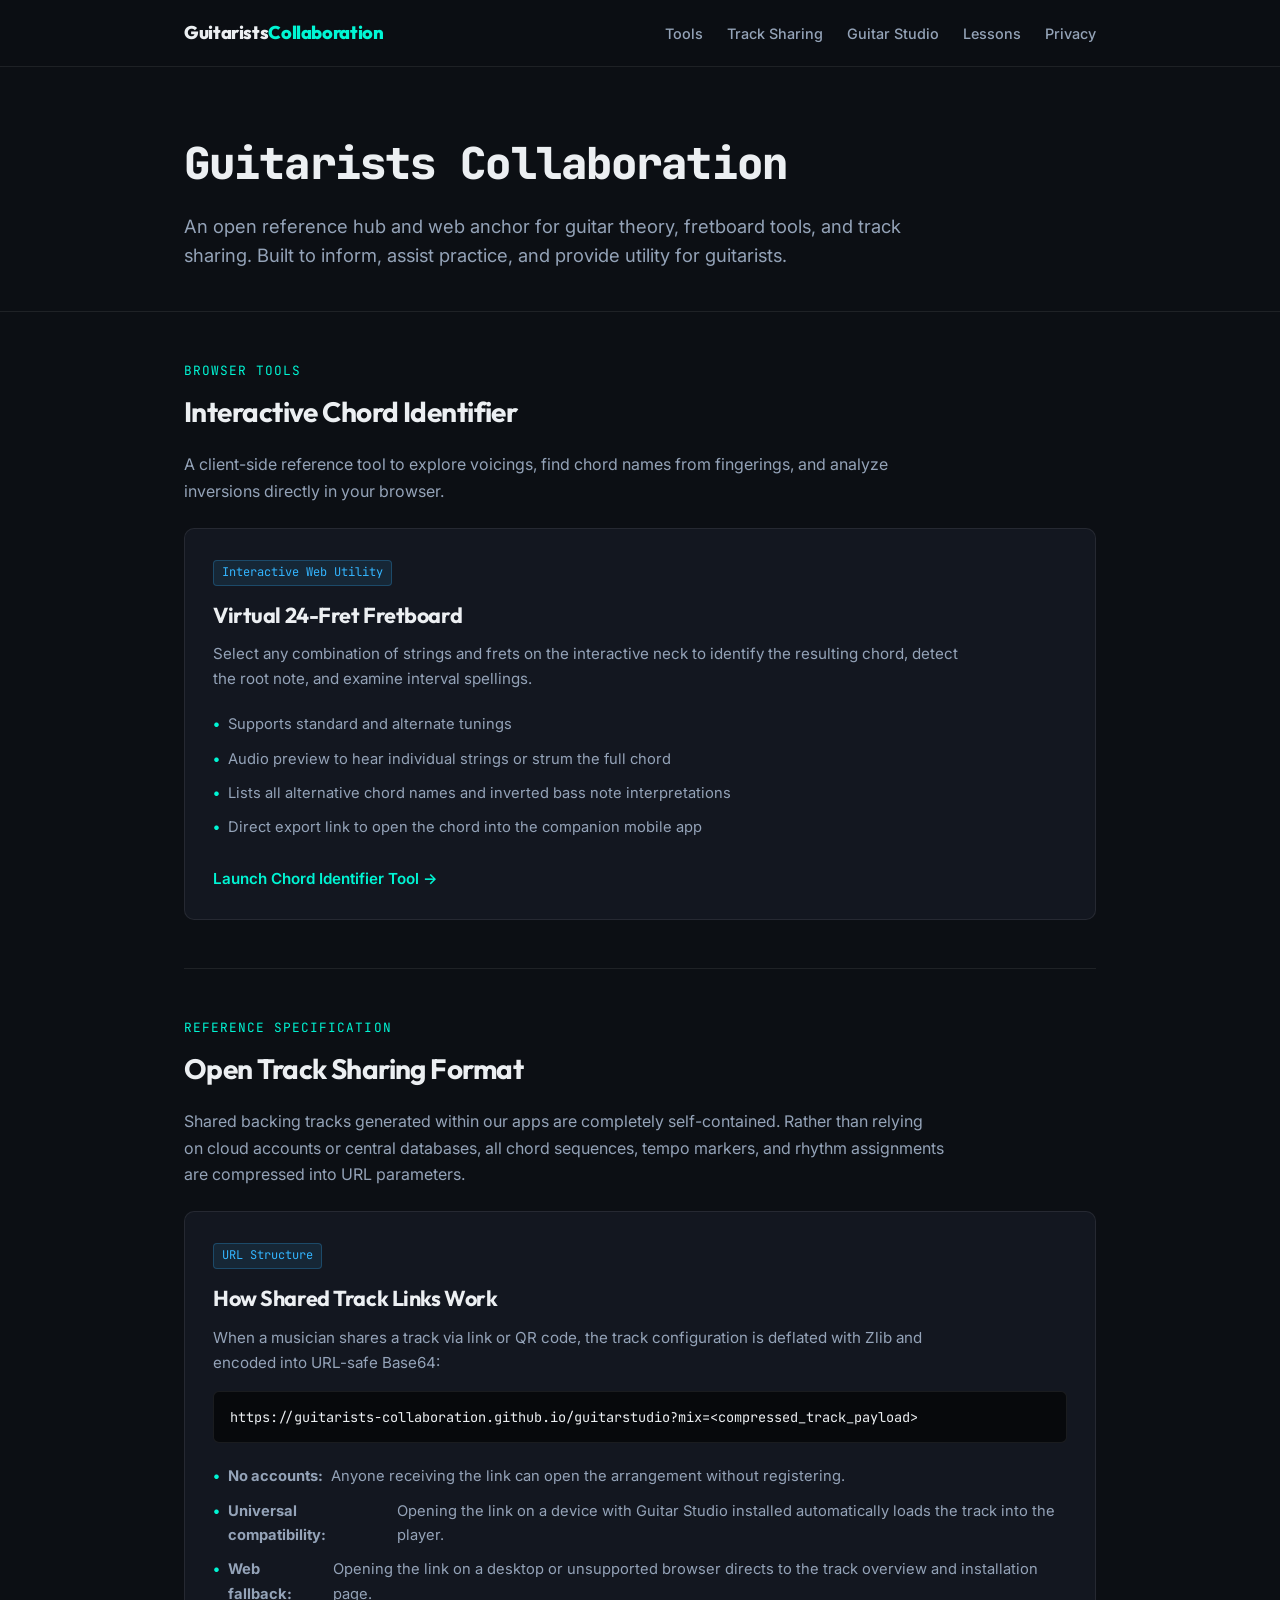
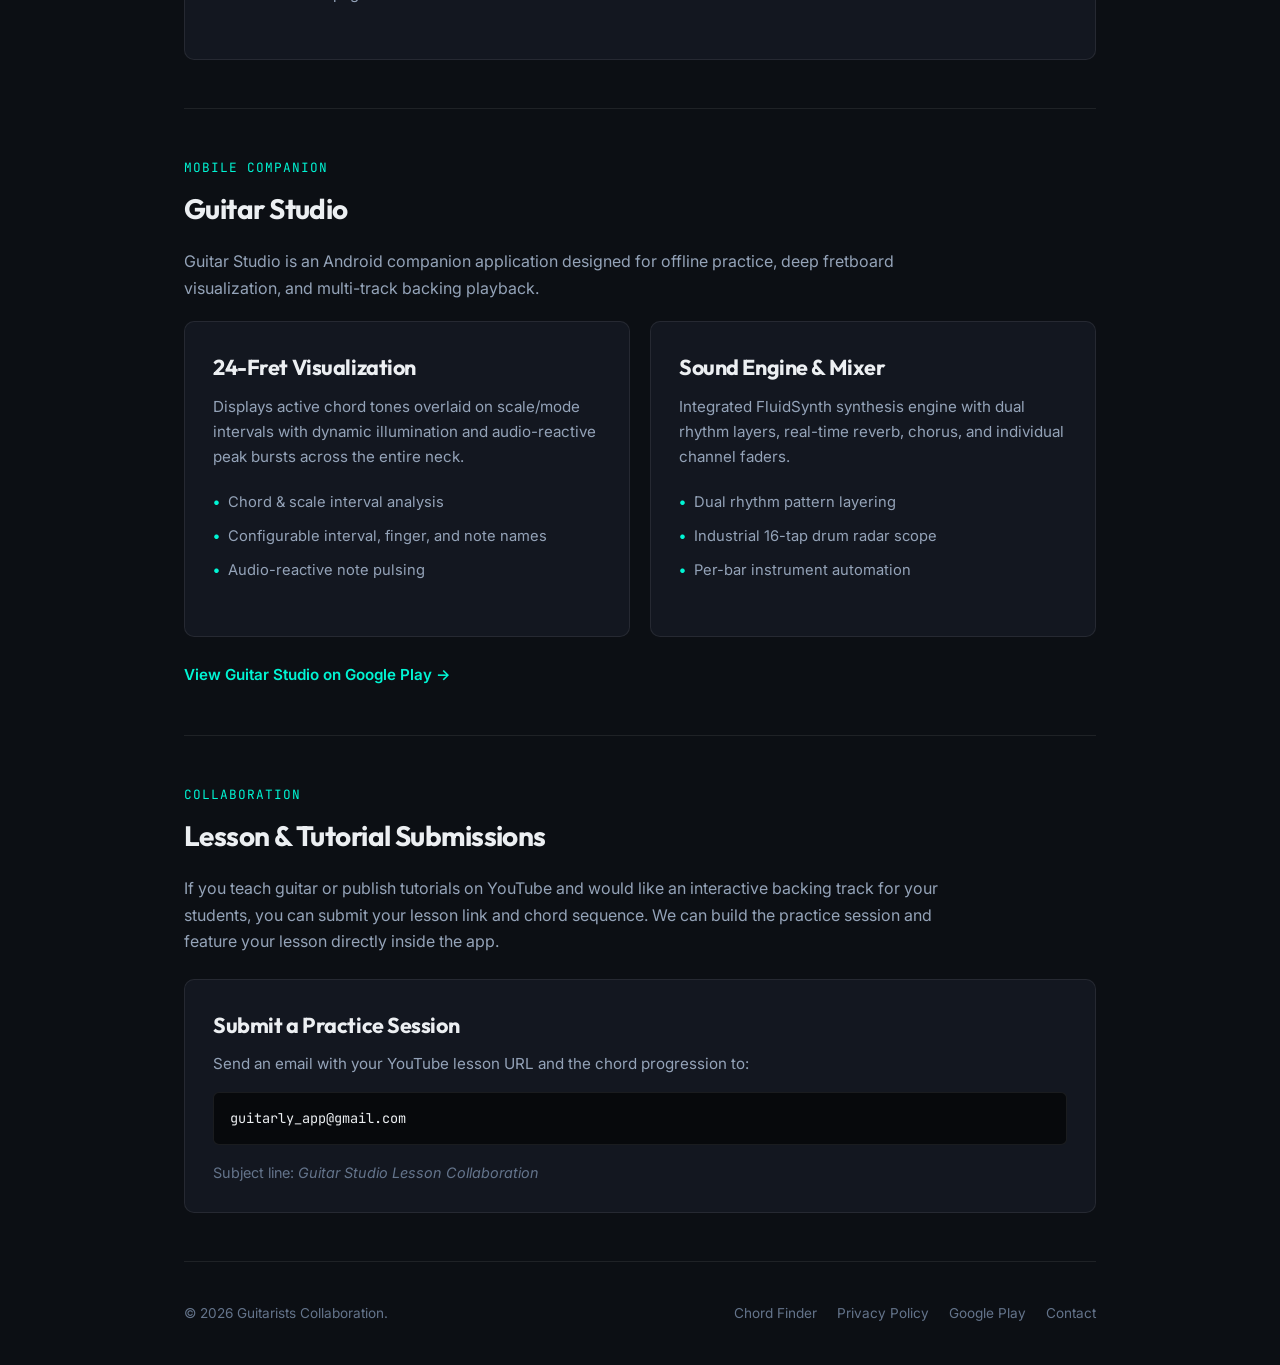
==== commit 2c5d0c8d: "Redesign homepage: Informational guitarist resource and app anchor instead of marketing site" ====
--- a/index.html
+++ b/index.html
@@ -3,24 +3,20 @@
 <head>
     <meta charset="UTF-8">
     <meta name="viewport" content="width=device-width, initial-scale=1.0">
-    <title>Guitarists Collaboration | Open Music Tools & Guitar Studio</title>
-    <meta name="description" content="Guitar Studio is an interactive fretboard visualizer, multi-track backing DAW, drum radar, and browser chord finder.">
+    <title>Guitarists Collaboration | Reference & Practice Tools</title>
+    <meta name="description" content="An open reference hub and tool repository for guitarists. Interactive chord finder, open track sharing formats, and mobile practice companion.">
     <link rel="preconnect" href="https://fonts.googleapis.com">
     <link rel="preconnect" href="https://fonts.gstatic.com" crossorigin>
-    <link href="https://fonts.googleapis.com/css2?family=Inter:wght@300;400;500;600;700;800&family=Outfit:wght@400;600;700;800;900&family=JetBrains+Mono:wght@400;600&display=swap" rel="stylesheet">
+    <link href="https://fonts.googleapis.com/css2?family=Inter:wght@400;500;600;700&family=Outfit:wght@600;700;800&family=JetBrains+Mono:wght@400;500;600&display=swap" rel="stylesheet">
     <style>
         :root {
-            --bg: #090b0f;
-            --surface: #11141b;
-            --surface-elevated: #161b24;
-            --surface-card: #141822;
+            --bg: #0c0f14;
+            --surface: #131720;
+            --surface-card: #181d28;
             --border: rgba(255, 255, 255, 0.08);
-            --border-hover: rgba(0, 245, 212, 0.4);
+            --border-hover: rgba(0, 245, 212, 0.35);
             --teal: #00f5d4;
-            --teal-glow: rgba(0, 245, 212, 0.25);
             --laser-blue: #33b5ff;
-            --blue-glow: rgba(51, 181, 255, 0.25);
-            --orange: #ff5722;
             --text-primary: #eceff2;
             --text-secondary: #94a3b8;
             --text-muted: #64748b;
@@ -36,27 +32,8 @@
             font-family: 'Inter', -apple-system, BlinkMacSystemFont, "Segoe UI", Roboto, sans-serif;
             background-color: var(--bg);
             color: var(--text-primary);
-            line-height: 1.6;
-            overflow-x: hidden;
+            line-height: 1.65;
             -webkit-font-smoothing: antialiased;
-        }
-
-        /* Subtle Studio Grid Background */
-        body::before {
-            content: '';
-            position: fixed;
-            top: 0;
-            left: 0;
-            width: 100%;
-            height: 100%;
-            background-image: 
-                radial-gradient(circle at 50% 0%, rgba(0, 245, 212, 0.08) 0%, transparent 50%),
-                radial-gradient(circle at 85% 30%, rgba(51, 181, 255, 0.06) 0%, transparent 40%),
-                linear-gradient(to right, rgba(255, 255, 255, 0.015) 1px, transparent 1px),
-                linear-gradient(to bottom, rgba(255, 255, 255, 0.015) 1px, transparent 1px);
-            background-size: 100% 100%, 100% 100%, 48px 48px, 48px 48px;
-            pointer-events: none;
-            z-index: -1;
         }
 
         h1, h2, h3, h4 {
@@ -70,19 +47,19 @@
         }
 
         .container {
-            max-width: 1160px;
+            max-width: 960px;
             margin: 0 auto;
             padding: 0 24px;
         }
 
-        /* Navigation */
+        /* Navbar */
         .navbar {
+            border-bottom: 1px solid var(--border);
+            padding: 18px 0;
+            background: rgba(12, 15, 20, 0.95);
+            backdrop-filter: blur(10px);
             position: sticky;
             top: 0;
-            background: rgba(9, 11, 15, 0.88);
-            backdrop-filter: blur(14px);
-            border-bottom: 1px solid var(--border);
-            padding: 16px 0;
             z-index: 100;
         }
 
@@ -93,27 +70,12 @@
         }
 
         .logo {
-            display: flex;
-            align-items: center;
-            gap: 10px;
+            font-family: 'Outfit', sans-serif;
+            font-size: 1.15rem;
+            font-weight: 800;
             text-decoration: none;
-            font-family: 'Outfit', sans-serif;
-            font-weight: 800;
-            font-size: 1.25rem;
             color: var(--text-primary);
-        }
-
-        .logo-icon {
-            width: 28px;
-            height: 28px;
-            background: linear-gradient(135deg, var(--teal), var(--laser-blue));
-            border-radius: 6px;
-            display: flex;
-            align-items: center;
-            justify-content: center;
-            font-size: 14px;
-            font-weight: bold;
-            color: #0c0f14;
+            letter-spacing: -0.02em;
         }
 
         .logo span {
@@ -122,391 +84,168 @@
 
         .nav-links {
             display: flex;
+            gap: 24px;
+            list-style: none;
             align-items: center;
-            list-style: none;
-            gap: 28px;
         }
 
         .nav-links a {
             color: var(--text-secondary);
             text-decoration: none;
-            font-size: 0.95rem;
+            font-size: 0.9rem;
             font-weight: 500;
-            transition: color 0.2s;
+            transition: color 0.15s;
         }
 
         .nav-links a:hover {
             color: var(--teal);
         }
 
-        .btn {
-            display: inline-flex;
-            align-items: center;
-            gap: 8px;
-            padding: 12px 24px;
-            border-radius: 8px;
-            font-family: 'Outfit', sans-serif;
-            font-size: 1rem;
-            font-weight: 700;
-            text-decoration: none;
-            cursor: pointer;
-            transition: all 0.2s cubic-bezier(0.4, 0, 0.2, 1);
-            border: 1px solid transparent;
-        }
-
-        .btn-primary {
-            background: var(--teal);
-            color: #0c0f14;
-            box-shadow: 0 4px 20px var(--teal-glow);
-        }
-
-        .btn-primary:hover {
-            transform: translateY(-2px);
-            box-shadow: 0 6px 28px rgba(0, 245, 212, 0.4);
-            background: #26ffdc;
-        }
-
-        .btn-secondary {
-            background: var(--surface-elevated);
-            color: var(--text-primary);
-            border: 1px solid var(--border);
-        }
-
-        .btn-secondary:hover {
-            border-color: var(--teal);
-            color: var(--teal);
-            transform: translateY(-2px);
-        }
-
-        .btn-small {
-            padding: 8px 16px;
-            font-size: 0.85rem;
-        }
-
-        /* Hero */
-        .hero {
-            padding: 80px 0 60px;
-            text-align: center;
-        }
-
-        .hero-badge {
-            display: inline-flex;
-            align-items: center;
-            gap: 8px;
-            background: rgba(0, 245, 212, 0.08);
-            border: 1px solid rgba(0, 245, 212, 0.25);
-            padding: 6px 14px;
-            border-radius: 999px;
+        /* Header / Intro */
+        .page-header {
+            padding: 60px 0 40px;
+            border-bottom: 1px solid var(--border);
+        }
+
+        .page-header h1 {
+            font-size: clamp(2rem, 4vw, 2.75rem);
+            margin-bottom: 12px;
+            font-weight: 800;
+        }
+
+        .page-header p {
+            color: var(--text-secondary);
+            font-size: 1.15rem;
+            max-width: 720px;
+            line-height: 1.6;
+        }
+
+        /* Content Sections */
+        .resource-section {
+            padding: 48px 0;
+            border-bottom: 1px solid var(--border);
+        }
+
+        .section-label {
             font-size: 0.8rem;
             color: var(--teal);
-            font-weight: 600;
-            letter-spacing: 0.05em;
-            margin-bottom: 24px;
-            text-transform: uppercase;
-        }
-
-        .hero-badge::before {
-            content: '';
-            width: 8px;
-            height: 8px;
-            background: var(--teal);
-            border-radius: 50%;
-            box-shadow: 0 0 8px var(--teal);
-        }
-
-        .hero h1 {
-            font-size: clamp(2.4rem, 5vw, 4rem);
-            font-weight: 900;
-            line-height: 1.15;
-            max-width: 920px;
-            margin: 0 auto 24px;
-            background: linear-gradient(180deg, #ffffff 30%, #a4b3c6 100%);
-            -webkit-background-clip: text;
-            -webkit-text-fill-color: transparent;
-        }
-
-        .hero p {
-            font-size: clamp(1.05rem, 2vw, 1.25rem);
-            color: var(--text-secondary);
-            max-width: 740px;
-            margin: 0 auto 36px;
-            line-height: 1.6;
-        }
-
-        .hero-actions {
-            display: flex;
-            justify-content: center;
-            gap: 16px;
-            flex-wrap: wrap;
-            margin-bottom: 60px;
-        }
-
-        /* Featured App Card Preview */
-        .hero-preview {
-            max-width: 980px;
-            margin: 0 auto;
-            position: relative;
-            border-radius: 16px;
-            overflow: hidden;
-            border: 1px solid var(--border);
-            box-shadow: 0 20px 60px rgba(0, 0, 0, 0.6), 0 0 80px rgba(0, 245, 212, 0.1);
-            background: var(--surface);
-        }
-
-        .hero-preview img {
-            width: 100%;
-            height: auto;
-            display: block;
-        }
-
-        .preview-telemetry {
-            position: absolute;
-            bottom: 16px;
-            left: 20px;
-            background: rgba(12, 15, 20, 0.85);
-            backdrop-filter: blur(8px);
-            padding: 8px 14px;
-            border-radius: 6px;
-            border: 1px solid rgba(255, 255, 255, 0.1);
-            font-size: 0.8rem;
-            color: var(--text-secondary);
-            display: flex;
-            align-items: center;
-            gap: 10px;
-        }
-
-        .preview-telemetry span {
-            color: var(--teal);
-            font-weight: 700;
-        }
-
-        /* Pillars Section (Integrity) */
-        .section-pillars {
-            padding: 100px 0;
-            border-top: 1px solid var(--border);
-        }
-
-        .section-header {
-            text-align: center;
-            max-width: 680px;
-            margin: 0 auto 60px;
-        }
-
-        .section-header .section-tag {
-            color: var(--teal);
-            font-size: 0.85rem;
-            font-weight: 700;
             text-transform: uppercase;
             letter-spacing: 0.08em;
             margin-bottom: 8px;
             display: block;
         }
 
-        .section-header h2 {
-            font-size: 2.5rem;
-            margin-bottom: 14px;
-        }
-
-        .section-header p {
-            color: var(--text-secondary);
-            font-size: 1.05rem;
-        }
-
-        .pillars-grid {
-            display: grid;
-            grid-template-columns: repeat(auto-fit, minmax(320px, 1fr));
-            gap: 24px;
-        }
-
-        .pillar-card {
-            background: var(--surface-card);
+        .resource-section h2 {
+            font-size: 1.75rem;
+            margin-bottom: 16px;
+        }
+
+        .resource-section p {
+            color: var(--text-secondary);
+            font-size: 1rem;
+            margin-bottom: 20px;
+            max-width: 760px;
+        }
+
+        /* Resource Cards */
+        .resource-card {
+            background: var(--surface);
             border: 1px solid var(--border);
-            border-radius: 12px;
-            padding: 36px 28px;
-            position: relative;
-            transition: transform 0.2s, border-color 0.2s;
-        }
-
-        .pillar-card:hover {
-            transform: translateY(-4px);
+            border-radius: 10px;
+            padding: 28px;
+            margin-top: 24px;
+            transition: border-color 0.15s;
+        }
+
+        .resource-card:hover {
             border-color: var(--border-hover);
         }
 
-        .pillar-icon {
-            font-size: 2rem;
-            margin-bottom: 20px;
-            display: inline-block;
-        }
-
-        .pillar-card h3 {
-            font-size: 1.4rem;
-            margin-bottom: 12px;
-            color: var(--text-primary);
-        }
-
-        .pillar-card p {
-            color: var(--text-secondary);
-            font-size: 0.95rem;
-            line-height: 1.6;
-        }
-
-        /* Features Showcase */
-        .section-features {
-            padding: 60px 0 100px;
-        }
-
-        .feature-row {
-            display: flex;
-            align-items: center;
-            gap: 60px;
-            margin-bottom: 90px;
-        }
-
-        .feature-row:nth-child(even) {
-            flex-direction: row-reverse;
-        }
-
-        .feature-text {
-            flex: 1;
-        }
-
-        .feature-tag {
-            color: var(--laser-blue);
-            font-size: 0.85rem;
-            font-weight: 700;
-            text-transform: uppercase;
-            letter-spacing: 0.08em;
+        .resource-card h3 {
+            font-size: 1.35rem;
             margin-bottom: 8px;
-            display: block;
-        }
-
-        .feature-text h3 {
-            font-size: 2rem;
-            margin-bottom: 16px;
-        }
-
-        .feature-text p {
-            color: var(--text-secondary);
-            font-size: 1rem;
-            margin-bottom: 24px;
-            line-height: 1.7;
-        }
-
-        .feature-list {
-            list-style: none;
-            display: flex;
-            flex-direction: column;
-            gap: 12px;
-        }
-
-        .feature-list li {
             display: flex;
             align-items: center;
             gap: 10px;
-            color: var(--text-primary);
+        }
+
+        .resource-card p {
             font-size: 0.95rem;
-        }
-
-        .feature-list li::before {
-            content: '✓';
+            color: var(--text-secondary);
+            margin-bottom: 16px;
+        }
+
+        .resource-card ul {
+            list-style: none;
+            margin-bottom: 20px;
+        }
+
+        .resource-card li {
+            font-size: 0.92rem;
+            color: var(--text-secondary);
+            padding: 5px 0;
+            display: flex;
+            align-items: baseline;
+            gap: 8px;
+        }
+
+        .resource-card li::before {
+            content: '•';
             color: var(--teal);
             font-weight: bold;
         }
 
-        .feature-visual {
-            flex: 1;
-            background: var(--surface-card);
+        .code-block {
+            background: #07090c;
             border: 1px solid var(--border);
-            border-radius: 16px;
-            overflow: hidden;
-            box-shadow: 0 16px 40px rgba(0, 0, 0, 0.4);
-            transition: border-color 0.2s;
-        }
-
-        .feature-visual:hover {
-            border-color: rgba(51, 181, 255, 0.35);
-        }
-
-        .feature-visual img {
-            width: 100%;
-            height: auto;
-            display: block;
-        }
-
-        /* Chord Finder Spotlight */
-        .spotlight-box {
-            background: linear-gradient(135deg, rgba(17, 20, 27, 0.95), rgba(22, 27, 36, 0.95));
-            border: 1px solid var(--border);
-            border-radius: 16px;
-            padding: 50px 40px;
-            margin: 40px 0 100px;
-            display: flex;
-            justify-content: space-between;
+            border-radius: 6px;
+            padding: 14px 16px;
+            font-size: 0.85rem;
+            color: var(--text-primary);
+            overflow-x: auto;
+            margin-bottom: 16px;
+        }
+
+        .action-link {
+            display: inline-flex;
             align-items: center;
-            gap: 40px;
-            flex-wrap: wrap;
-            position: relative;
-            overflow: hidden;
-        }
-
-        .spotlight-box::after {
-            content: '';
-            position: absolute;
-            right: -60px;
-            top: -60px;
-            width: 240px;
-            height: 240px;
-            background: radial-gradient(circle, var(--teal-glow) 0%, transparent 70%);
-            pointer-events: none;
-        }
-
-        .spotlight-info {
-            max-width: 580px;
-        }
-
-        .spotlight-info h3 {
-            font-size: 2rem;
+            gap: 6px;
+            color: var(--teal);
+            text-decoration: none;
+            font-weight: 600;
+            font-size: 0.95rem;
+            transition: gap 0.15s;
+        }
+
+        .action-link:hover {
+            text-decoration: underline;
+            gap: 10px;
+        }
+
+        /* Two-Column Utility Grid */
+        .grid-two {
+            display: grid;
+            grid-template-columns: repeat(auto-fit, minmax(340px, 1fr));
+            gap: 20px;
+            margin-top: 20px;
+        }
+
+        .info-pill {
+            display: inline-block;
+            background: rgba(51, 181, 255, 0.1);
+            color: var(--laser-blue);
+            border: 1px solid rgba(51, 181, 255, 0.25);
+            padding: 2px 8px;
+            border-radius: 4px;
+            font-size: 0.75rem;
             margin-bottom: 12px;
-        }
-
-        .spotlight-info p {
-            color: var(--text-secondary);
-            font-size: 1.05rem;
-            margin-bottom: 24px;
-        }
-
-        /* Contribute Banner */
-        .section-contribute {
-            background: var(--surface);
-            border-top: 1px solid var(--border);
-            border-bottom: 1px solid var(--border);
-            padding: 80px 0;
-            text-align: center;
-        }
-
-        .contribute-card {
-            max-width: 720px;
-            margin: 0 auto;
-        }
-
-        .contribute-card h2 {
-            font-size: 2.2rem;
-            margin-bottom: 16px;
-        }
-
-        .contribute-card p {
-            color: var(--text-secondary);
-            font-size: 1.05rem;
-            margin-bottom: 32px;
-            line-height: 1.7;
         }
 
         /* Footer */
         footer {
-            padding: 60px 0 40px;
-            border-top: 1px solid var(--border);
+            padding: 40px 0;
             color: var(--text-muted);
-            font-size: 0.9rem;
+            font-size: 0.85rem;
         }
 
         .footer-inner {
@@ -514,226 +253,188 @@
             justify-content: space-between;
             align-items: center;
             flex-wrap: wrap;
+            gap: 16px;
+        }
+
+        .footer-links {
+            display: flex;
             gap: 20px;
-        }
-
-        .footer-links {
-            display: flex;
-            gap: 24px;
             list-style: none;
         }
 
         .footer-links a {
-            color: var(--text-secondary);
+            color: var(--text-muted);
             text-decoration: none;
-            transition: color 0.2s;
         }
 
         .footer-links a:hover {
-            color: var(--teal);
-        }
-
-        @media (max-width: 860px) {
-            .feature-row {
-                flex-direction: column !important;
-                gap: 30px;
+            color: var(--text-secondary);
+        }
+
+        @media (max-width: 680px) {
+            .nav-links {
+                gap: 14px;
             }
-            .nav-links {
-                display: none;
-            }
-            .spotlight-box {
-                padding: 30px 24px;
+            .grid-two {
+                grid-template-columns: 1fr;
             }
         }
     </style>
 </head>
 <body>
 
-    <!-- Navigation -->
+    <!-- Top Navigation -->
     <nav class="navbar">
         <div class="container nav-inner">
             <a href="index.html" class="logo">
-                <div class="logo-icon">GC</div>
                 Guitarists<span>Collaboration</span>
             </a>
             <ul class="nav-links">
+                <li><a href="#tools">Tools</a></li>
+                <li><a href="#sharing">Track Sharing</a></li>
                 <li><a href="#app">Guitar Studio</a></li>
-                <li><a href="#features">Features</a></li>
-                <li><a href="chord-identifier.html">Chord Finder</a></li>
-                <li><a href="#contribute">Contribute</a></li>
+                <li><a href="#lessons">Lessons</a></li>
                 <li><a href="privacy.html">Privacy</a></li>
-                <li><a href="https://play.google.com/store/apps/details?id=g9.smt.guitarStudio" class="btn btn-primary btn-small">Get App</a></li>
             </ul>
         </div>
     </nav>
 
-    <!-- Hero Section -->
-    <section class="hero">
+    <!-- Main Header -->
+    <header class="page-header">
         <div class="container">
-            <h1>Backing Tracks, Fretboard Harmony & Songwriting Tools.</h1>
+            <h1 class="mono">Guitarists Collaboration</h1>
             <p>
-                <strong>Guitar Studio</strong> is an interactive fretboard visualizer, multi-track backing DAW, and chord laboratory for guitar players.
+                An open reference hub and web anchor for guitar theory, fretboard tools, and track sharing. Built to inform, assist practice, and provide utility for guitarists.
             </p>
-            <div class="hero-actions">
-                <a href="https://play.google.com/store/apps/details?id=g9.smt.guitarStudio" class="btn btn-primary">
-                    <span>🎸</span> Download Guitar Studio
-                </a>
-                <a href="chord-identifier.html" class="btn btn-secondary">
-                    <span>🔍</span> Launch Web Chord Finder
+        </div>
+    </header>
+
+    <main class="container">
+
+        <!-- 1. Interactive Browser Tools -->
+        <section class="resource-section" id="tools">
+            <span class="section-label mono">Browser Tools</span>
+            <h2>Interactive Chord Identifier</h2>
+            <p>
+                A client-side reference tool to explore voicings, find chord names from fingerings, and analyze inversions directly in your browser.
+            </p>
+
+            <div class="resource-card">
+                <span class="info-pill mono">Interactive Web Utility</span>
+                <h3>Virtual 24-Fret Fretboard</h3>
+                <p>
+                    Select any combination of strings and frets on the interactive neck to identify the resulting chord, detect the root note, and examine interval spellings.
+                </p>
+                <ul>
+                    <li>Supports standard and alternate tunings</li>
+                    <li>Audio preview to hear individual strings or strum the full chord</li>
+                    <li>Lists all alternative chord names and inverted bass note interpretations</li>
+                    <li>Direct export link to open the chord into the companion mobile app</li>
+                </ul>
+                <a href="chord-identifier.html" class="action-link">
+                    Launch Chord Identifier Tool &rarr;
                 </a>
             </div>
-
-            <!-- Hero Screenshot Showcase -->
-            <div class="hero-preview" id="app">
-                <img src="screenshots/fretboard-play.png" alt="Guitar Studio Interactive Fretboard">
-                <div class="preview-telemetry mono">
-                    <span>GUITAR STUDIO</span> // DUAL-LAYER FRETBOARD & REAL-TIME AUDIO PEAKS
+        </section>
+
+        <!-- 2. Track Sharing & Link Specifications -->
+        <section class="resource-section" id="sharing">
+            <span class="section-label mono">Reference Specification</span>
+            <h2>Open Track Sharing Format</h2>
+            <p>
+                Shared backing tracks generated within our apps are completely self-contained. Rather than relying on cloud accounts or central databases, all chord sequences, tempo markers, and rhythm assignments are compressed into URL parameters.
+            </p>
+
+            <div class="resource-card">
+                <span class="info-pill mono">URL Structure</span>
+                <h3>How Shared Track Links Work</h3>
+                <p>
+                    When a musician shares a track via link or QR code, the track configuration is deflated with Zlib and encoded into URL-safe Base64:
+                </p>
+                <div class="code-block mono">
+                    https://guitarists-collaboration.github.io/guitarstudio?mix=&lt;compressed_track_payload&gt;
+                </div>
+                <ul>
+                    <li><strong>No accounts:</strong> Anyone receiving the link can open the arrangement without registering.</li>
+                    <li><strong>Universal compatibility:</strong> Opening the link on a device with Guitar Studio installed automatically loads the track into the player.</li>
+                    <li><strong>Web fallback:</strong> Opening the link on a desktop or unsupported browser directs to the track overview and installation page.</li>
+                </ul>
+            </div>
+        </section>
+
+        <!-- 3. Mobile Practice Companion (Guitar Studio) -->
+        <section class="resource-section" id="app">
+            <span class="section-label mono">Mobile Companion</span>
+            <h2>Guitar Studio</h2>
+            <p>
+                Guitar Studio is an Android companion application designed for offline practice, deep fretboard visualization, and multi-track backing playback.
+            </p>
+
+            <div class="grid-two">
+                <div class="resource-card" style="margin-top: 0;">
+                    <h3>24-Fret Visualization</h3>
+                    <p>
+                        Displays active chord tones overlaid on scale/mode intervals with dynamic illumination and audio-reactive peak bursts across the entire neck.
+                    </p>
+                    <ul>
+                        <li>Chord & scale interval analysis</li>
+                        <li>Configurable interval, finger, and note names</li>
+                        <li>Audio-reactive note pulsing</li>
+                    </ul>
+                </div>
+
+                <div class="resource-card" style="margin-top: 0;">
+                    <h3>Sound Engine & Mixer</h3>
+                    <p>
+                        Integrated FluidSynth synthesis engine with dual rhythm layers, real-time reverb, chorus, and individual channel faders.
+                    </p>
+                    <ul>
+                        <li>Dual rhythm pattern layering</li>
+                        <li>Industrial 16-tap drum radar scope</li>
+                        <li>Per-bar instrument automation</li>
+                    </ul>
                 </div>
             </div>
-        </div>
-    </section>
-
-    <!-- Core Architecture -->
-    <section class="section-pillars">
-        <div class="container">
-            <div class="pillars-grid">
-                <div class="pillar-card">
-                    <span class="pillar-icon">🔒</span>
-                    <h3>Private & Offline</h3>
-                    <p>No account required and zero tracking. All progressions, settings, and library tracks are stored locally on your device.</p>
-                </div>
-                <div class="pillar-card">
-                    <span class="pillar-icon">🎛️</span>
-                    <h3>Sound Synthesis Engine</h3>
-                    <p>FluidSynth audio engine featuring dual rhythm layers, real-time reverb and chorus, and step-sequenced acoustic & electric instruments.</p>
-                </div>
-                <div class="pillar-card">
-                    <span class="pillar-icon">📲</span>
-                    <h3>Direct Track Sharing</h3>
-                    <p>Export and import complete track arrangements instantly using compressed deep links or on-screen QR codes.</p>
-                </div>
-            </div>
-        </div>
-    </section>
-
-    <!-- Core App Features Deep Dive -->
-    <section class="section-features" id="features">
-        <div class="container">
-            <div class="section-header">
-                <span class="section-tag mono">Studio Capabilities</span>
-                <h2>Inside Guitar Studio</h2>
-                <p>Designed like high-end DAW hardware to help you understand harmony, master soloing, and write compelling music.</p>
-            </div>
-
-            <!-- Feature 1: Dual Layer Fretboard -->
-            <div class="feature-row">
-                <div class="feature-text">
-                    <span class="feature-tag mono">Fretboard Visualization</span>
-                    <h3>24-Fret Interactive Neck</h3>
-                    <p>See exactly what is happening in the music. View active playing chord shapes overlaid seamlessly on scale and modal intervals with radiant note illumination and audio-reactive peaks.</p>
-                    <ul class="feature-list">
-                        <li>Simultaneous chord-tone and scale-tone mapping</li>
-                        <li>Dynamic audio volume glow bursts on active chords</li>
-                        <li>Adjustable interval, finger, and note-name displays</li>
-                        <li>Interactive fret-by-fret chord voice exploration</li>
-                    </ul>
-                </div>
-                <div class="feature-visual">
-                    <img src="screenshots/fretboard-play.png" alt="Interactive Fretboard Display">
-                </div>
-            </div>
-
-            <!-- Feature 2: Drum Radar -->
-            <div class="feature-row">
-                <div class="feature-text">
-                    <span class="feature-tag mono">Rhythm Telemetry</span>
-                    <h3>Industrial Drum Radar Visualizer</h3>
-                    <p>A precision 16-tap vector scope that replaces cluttered circles with a clean, CAD-inspired telemetry display. Watch drum strikes flash with voice-colored LEDs and vector sweep needle precision.</p>
-                    <ul class="feature-list">
-                        <li>Dedicated color codes for Kick, Snare, Hi-Hats, and Cymbals</li>
-                        <li>Industrial step indices and quadrant subdivision markers</li>
-                        <li>Zero bezel obstruction with flush scope aperture</li>
-                        <li>Synchronized real-time tempo and bar telemetry</li>
-                    </ul>
-                </div>
-                <div class="feature-visual">
-                    <img src="screenshots/drum-radar.png" alt="Industrial Drum Radar Scope">
-                </div>
-            </div>
-
-            <!-- Feature 3: Multi-Track Console Mixer -->
-            <div class="feature-row">
-                <div class="feature-text">
-                    <span class="feature-tag mono">Audio Synthesis</span>
-                    <h3>Studio Channel Mixer & Automation</h3>
-                    <p>Mix your rhythm section with precision faders. Layer secondary chords and rhythm instruments, adjust master reverb and chorus acoustics, and program automated instrument shifts per bar.</p>
-                    <ul class="feature-list">
-                        <li>Individual channel control for Drums, Bass, Chords, and Layer 2</li>
-                        <li>Acoustic Reverb and Chorus depth controls</li>
-                        <li>Per-bar automation of rhythm patterns and instrument voices</li>
-                        <li>Responsive VU meters with real-time level monitoring</li>
-                    </ul>
-                </div>
-                <div class="feature-visual">
-                    <img src="screenshots/channel-mixer.png" alt="Channel Console Mixer">
-                </div>
-            </div>
-
-            <!-- Feature 4: Step Editor & Track Library -->
-            <div class="feature-row">
-                <div class="feature-text">
-                    <span class="feature-tag mono">Songwriting</span>
-                    <h3>Tactile Progression Editor & Library</h3>
-                    <p>Quickly build custom backing tracks bar-by-bar. Select roots, qualities, extensions, and strumming grooves, then save them directly to your personal device track library.</p>
-                    <ul class="feature-list">
-                        <li>Complete library of rock, blues, jazz, reggae, and acoustic grooves</li>
-                        <li>Instant QR code generation to share your tracks with students or bandmates</li>
-                        <li>Offline storage—never lose access to your practice tracks</li>
-                    </ul>
-                </div>
-                <div class="feature-visual">
-                    <img src="screenshots/track-editor.png" alt="Track Step Editor">
-                </div>
-            </div>
-
-            <!-- Web Chord Finder Spotlight -->
-            <div class="spotlight-box">
-                <div class="spotlight-info">
-                    <span class="feature-tag mono" style="color: var(--teal);">Free Web Tool</span>
-                    <h3>Interactive Web Chord Identifier</h3>
-                    <p>Click frets on our interactive virtual neck to identify complex chord voicings, hear authentic audio playback, and export chord structures straight into the Guitar Studio app.</p>
-                    <a href="chord-identifier.html" class="btn btn-primary">Open Chord Finder →</a>
-                </div>
-                <div style="font-size: 5rem; opacity: 0.85;">🎸</div>
-            </div>
-        </div>
-    </section>
-
-    <!-- Contribute Section -->
-    <section class="section-contribute" id="contribute">
-        <div class="container">
-            <div class="contribute-card">
-                <h2>Lesson Track Submissions</h2>
-                <p>
-                    If you publish guitar lessons or tutorials and would like an interactive backing track for your students, you can submit your lesson link and chord sequence. We'll add the practice track and link your lesson directly inside Guitar Studio.
-                </p>
-                <a href="mailto:guitarly_app@gmail.com?subject=Guitar%20Studio%20Lesson%20Track%20Submission" class="btn btn-primary">
-                    <span>✉️</span> Submit a Lesson
+
+            <div style="margin-top: 24px;">
+                <a href="https://play.google.com/store/apps/details?id=g9.smt.guitarStudio" class="action-link" target="_blank" rel="noopener">
+                    View Guitar Studio on Google Play &rarr;
                 </a>
             </div>
-        </div>
-    </section>
+        </section>
+
+        <!-- 4. Lessons & Teacher Submissions -->
+        <section class="resource-section" id="lessons">
+            <span class="section-label mono">Collaboration</span>
+            <h2>Lesson & Tutorial Submissions</h2>
+            <p>
+                If you teach guitar or publish tutorials on YouTube and would like an interactive backing track for your students, you can submit your lesson link and chord sequence. We can build the practice session and feature your lesson directly inside the app.
+            </p>
+
+            <div class="resource-card">
+                <h3>Submit a Practice Session</h3>
+                <p>
+                    Send an email with your YouTube lesson URL and the chord progression to:
+                </p>
+                <div class="code-block mono">
+                    guitarly_app@gmail.com
+                </div>
+                <p style="font-size: 0.9rem; color: var(--text-muted); margin-bottom: 0;">
+                    Subject line: <em>Guitar Studio Lesson Collaboration</em>
+                </p>
+            </div>
+        </section>
+
+    </main>
 
     <!-- Footer -->
     <footer>
         <div class="container footer-inner">
-            <div>
-                <p>&copy; 2026 <strong>Guitarists Collaboration</strong>.</p>
-            </div>
+            <p>&copy; 2026 Guitarists Collaboration.</p>
             <ul class="footer-links">
-                <li><a href="https://play.google.com/store/apps/details?id=g9.smt.guitarStudio">Google Play</a></li>
                 <li><a href="chord-identifier.html">Chord Finder</a></li>
                 <li><a href="privacy.html">Privacy Policy</a></li>
+                <li><a href="https://play.google.com/store/apps/details?id=g9.smt.guitarStudio">Google Play</a></li>
                 <li><a href="mailto:guitarly_app@gmail.com">Contact</a></li>
             </ul>
         </div>
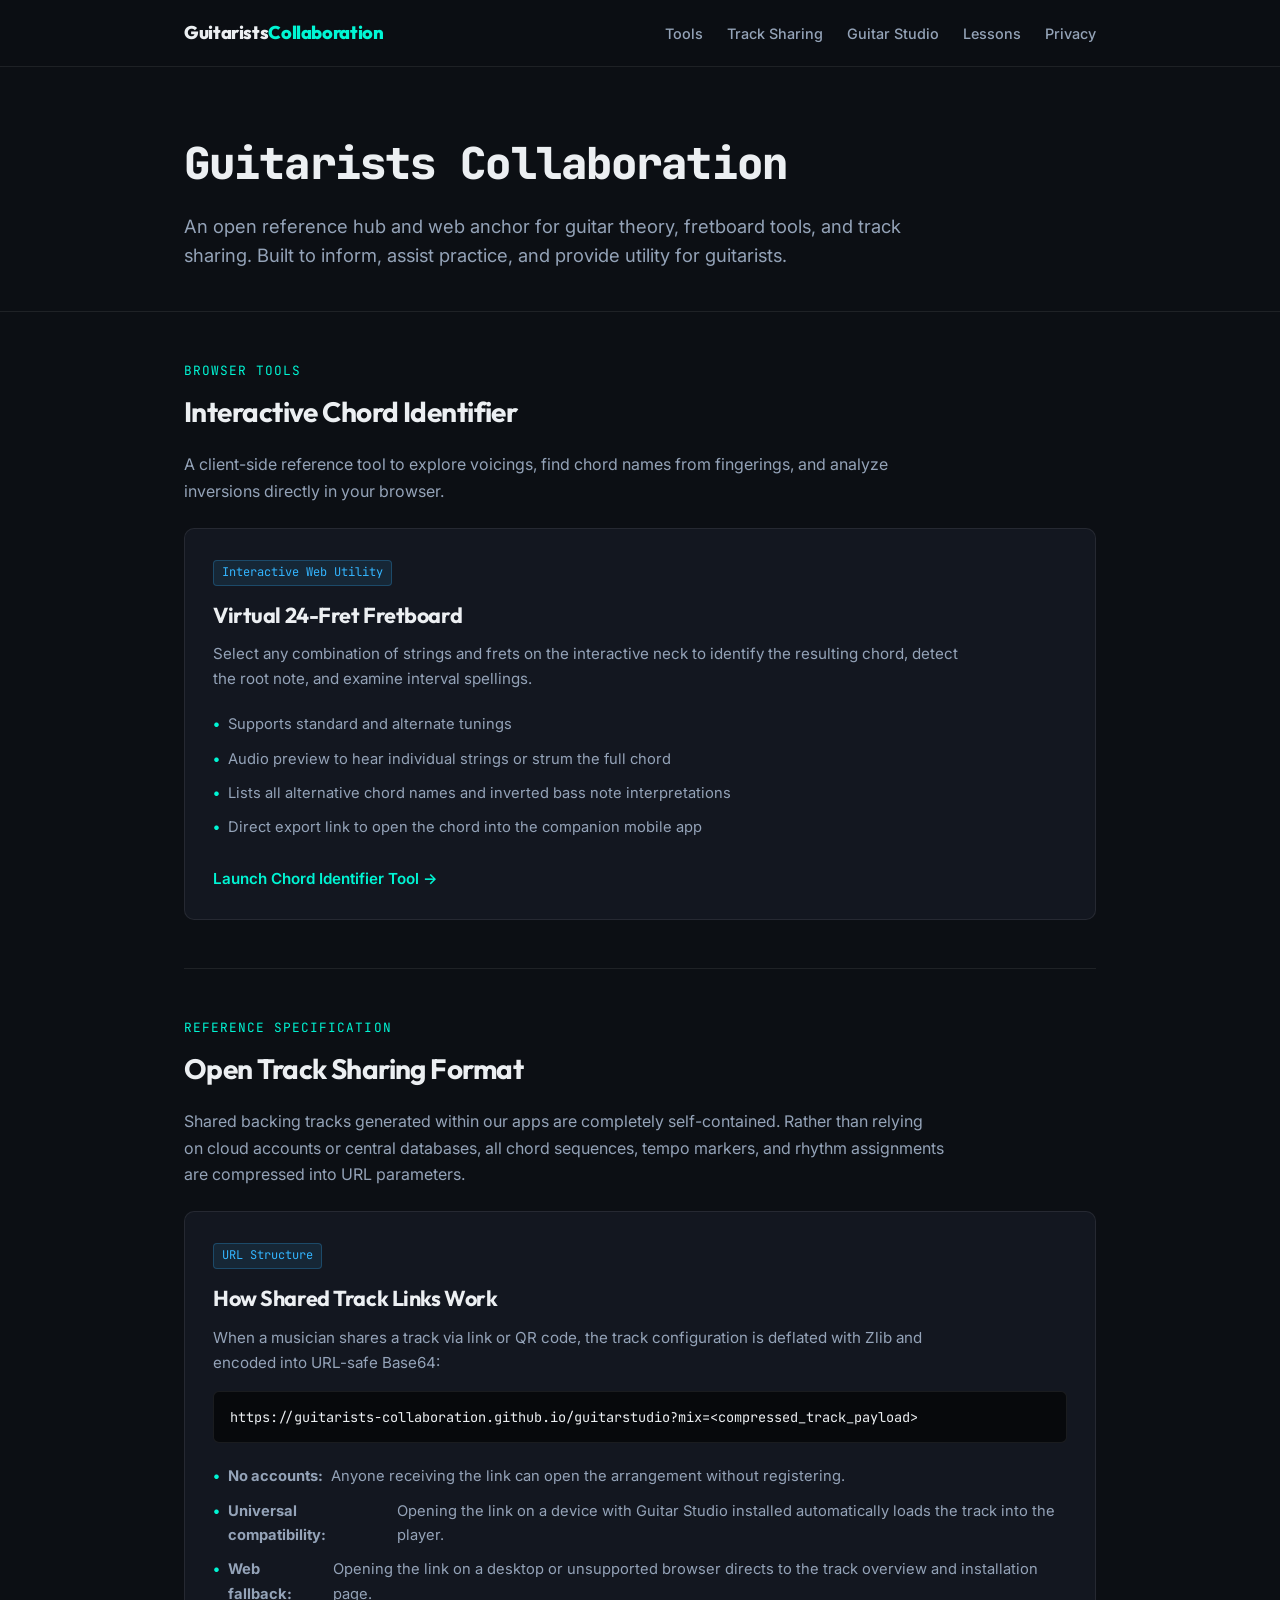
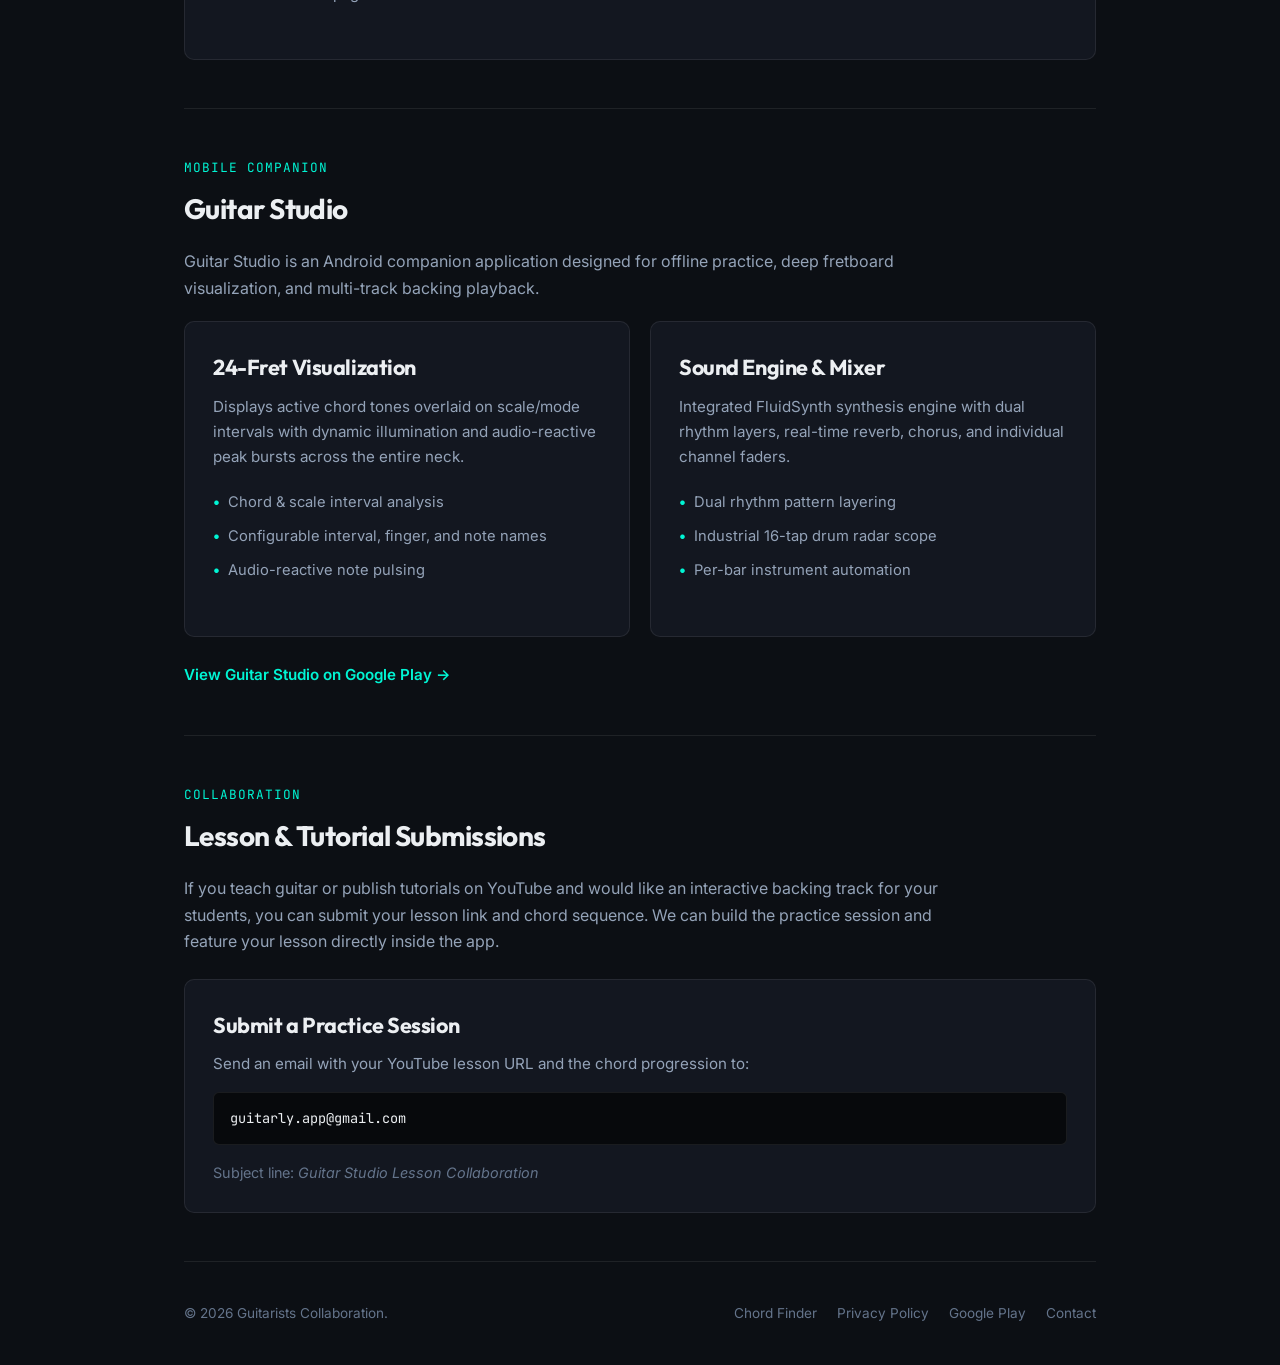
==== commit 23ce8b03: "Correct support email to guitarly.app@gmail.com" ====
--- a/index.html
+++ b/index.html
@@ -417,7 +417,7 @@
                     Send an email with your YouTube lesson URL and the chord progression to:
                 </p>
                 <div class="code-block mono">
-                    guitarly_app@gmail.com
+                    guitarly.app@gmail.com
                 </div>
                 <p style="font-size: 0.9rem; color: var(--text-muted); margin-bottom: 0;">
                     Subject line: <em>Guitar Studio Lesson Collaboration</em>
@@ -435,7 +435,7 @@
                 <li><a href="chord-identifier.html">Chord Finder</a></li>
                 <li><a href="privacy.html">Privacy Policy</a></li>
                 <li><a href="https://play.google.com/store/apps/details?id=g9.smt.guitarStudio">Google Play</a></li>
-                <li><a href="mailto:guitarly_app@gmail.com">Contact</a></li>
+                <li><a href="mailto:guitarly.app@gmail.com">Contact</a></li>
             </ul>
         </div>
     </footer>
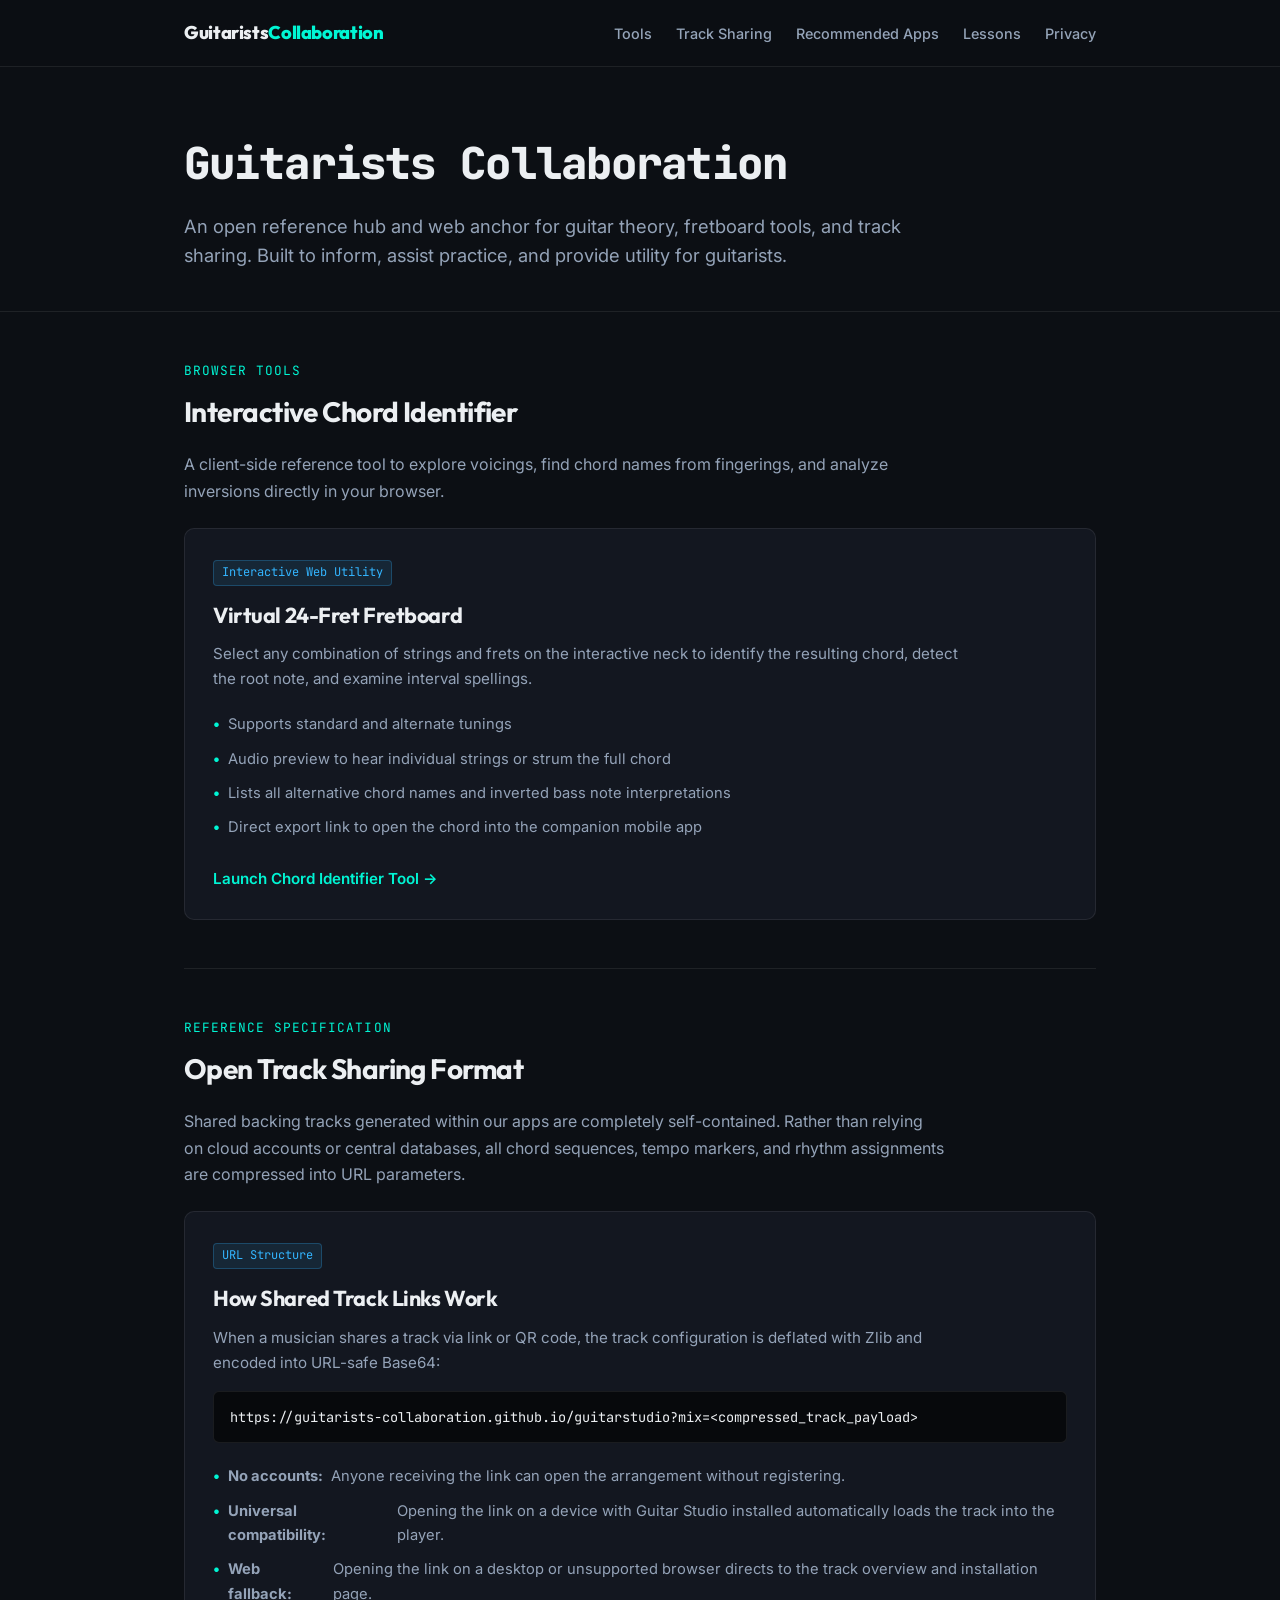
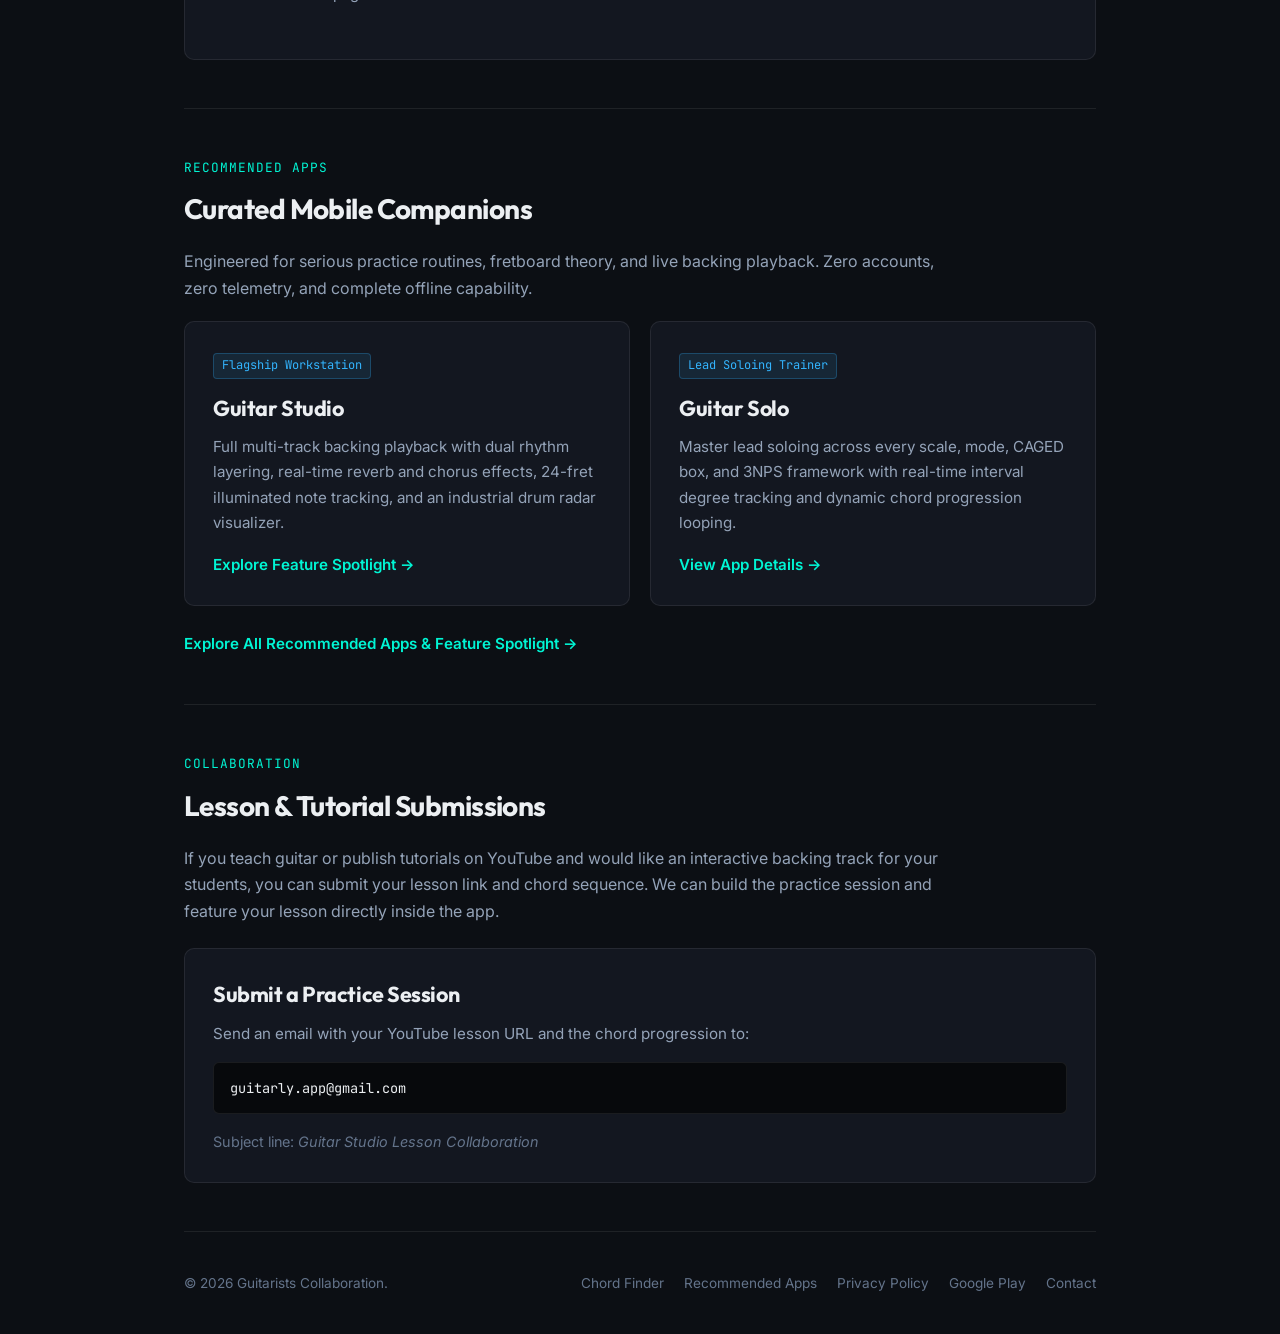
==== commit 308c9e1a: "Add Recommended Apps page with Feature Spotlight carousel" ====
--- a/index.html
+++ b/index.html
@@ -292,7 +292,7 @@
             <ul class="nav-links">
                 <li><a href="#tools">Tools</a></li>
                 <li><a href="#sharing">Track Sharing</a></li>
-                <li><a href="#app">Guitar Studio</a></li>
+                <li><a href="recommended-apps.html">Recommended Apps</a></li>
                 <li><a href="#lessons">Lessons</a></li>
                 <li><a href="privacy.html">Privacy</a></li>
             </ul>
@@ -362,43 +362,41 @@
             </div>
         </section>
 
-        <!-- 3. Mobile Practice Companion (Guitar Studio) -->
-        <section class="resource-section" id="app">
-            <span class="section-label mono">Mobile Companion</span>
-            <h2>Guitar Studio</h2>
+        <!-- 3. Recommended Apps -->
+        <section class="resource-section" id="apps">
+            <span class="section-label mono">Recommended Apps</span>
+            <h2>Curated Mobile Companions</h2>
             <p>
-                Guitar Studio is an Android companion application designed for offline practice, deep fretboard visualization, and multi-track backing playback.
+                Engineered for serious practice routines, fretboard theory, and live backing playback. Zero accounts, zero telemetry, and complete offline capability.
             </p>
 
             <div class="grid-two">
                 <div class="resource-card" style="margin-top: 0;">
-                    <h3>24-Fret Visualization</h3>
+                    <span class="info-pill mono">Flagship Workstation</span>
+                    <h3>Guitar Studio</h3>
                     <p>
-                        Displays active chord tones overlaid on scale/mode intervals with dynamic illumination and audio-reactive peak bursts across the entire neck.
+                        Full multi-track backing playback with dual rhythm layering, real-time reverb and chorus effects, 24-fret illuminated note tracking, and an industrial drum radar visualizer.
                     </p>
-                    <ul>
-                        <li>Chord & scale interval analysis</li>
-                        <li>Configurable interval, finger, and note names</li>
-                        <li>Audio-reactive note pulsing</li>
-                    </ul>
+                    <a href="recommended-apps.html" class="action-link">
+                        Explore Feature Spotlight &rarr;
+                    </a>
                 </div>
 
                 <div class="resource-card" style="margin-top: 0;">
-                    <h3>Sound Engine & Mixer</h3>
+                    <span class="info-pill mono">Lead Soloing Trainer</span>
+                    <h3>Guitar Solo</h3>
                     <p>
-                        Integrated FluidSynth synthesis engine with dual rhythm layers, real-time reverb, chorus, and individual channel faders.
+                        Master lead soloing across every scale, mode, CAGED box, and 3NPS framework with real-time interval degree tracking and dynamic chord progression looping.
                     </p>
-                    <ul>
-                        <li>Dual rhythm pattern layering</li>
-                        <li>Industrial 16-tap drum radar scope</li>
-                        <li>Per-bar instrument automation</li>
-                    </ul>
+                    <a href="recommended-apps.html" class="action-link">
+                        View App Details &rarr;
+                    </a>
                 </div>
             </div>
 
             <div style="margin-top: 24px;">
-                <a href="https://play.google.com/store/apps/details?id=g9.smt.guitarStudio" class="action-link" target="_blank" rel="noopener">
-                    View Guitar Studio on Google Play &rarr;
+                <a href="recommended-apps.html" class="action-link">
+                    Explore All Recommended Apps & Feature Spotlight &rarr;
                 </a>
             </div>
         </section>
@@ -433,6 +431,7 @@
             <p>&copy; 2026 Guitarists Collaboration.</p>
             <ul class="footer-links">
                 <li><a href="chord-identifier.html">Chord Finder</a></li>
+                <li><a href="recommended-apps.html">Recommended Apps</a></li>
                 <li><a href="privacy.html">Privacy Policy</a></li>
                 <li><a href="https://play.google.com/store/apps/details?id=g9.smt.guitarStudio">Google Play</a></li>
                 <li><a href="mailto:guitarly.app@gmail.com">Contact</a></li>
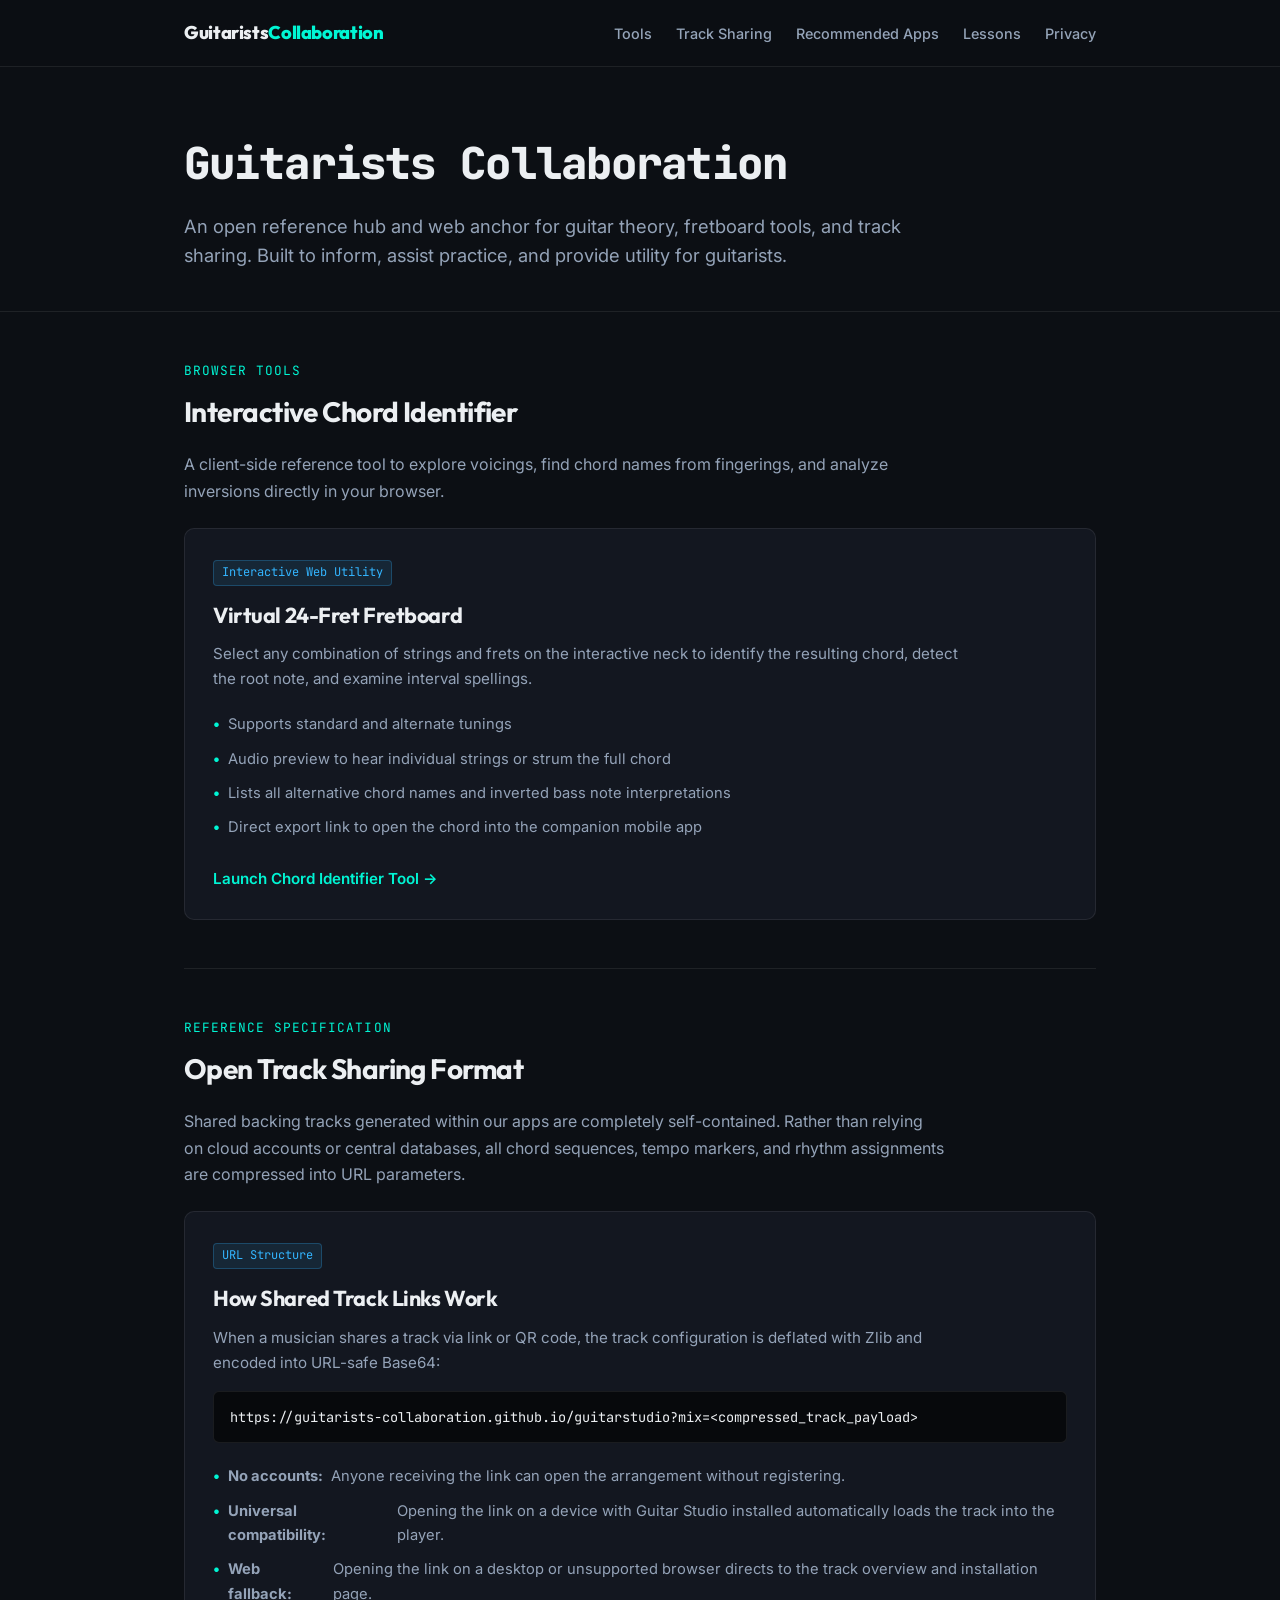
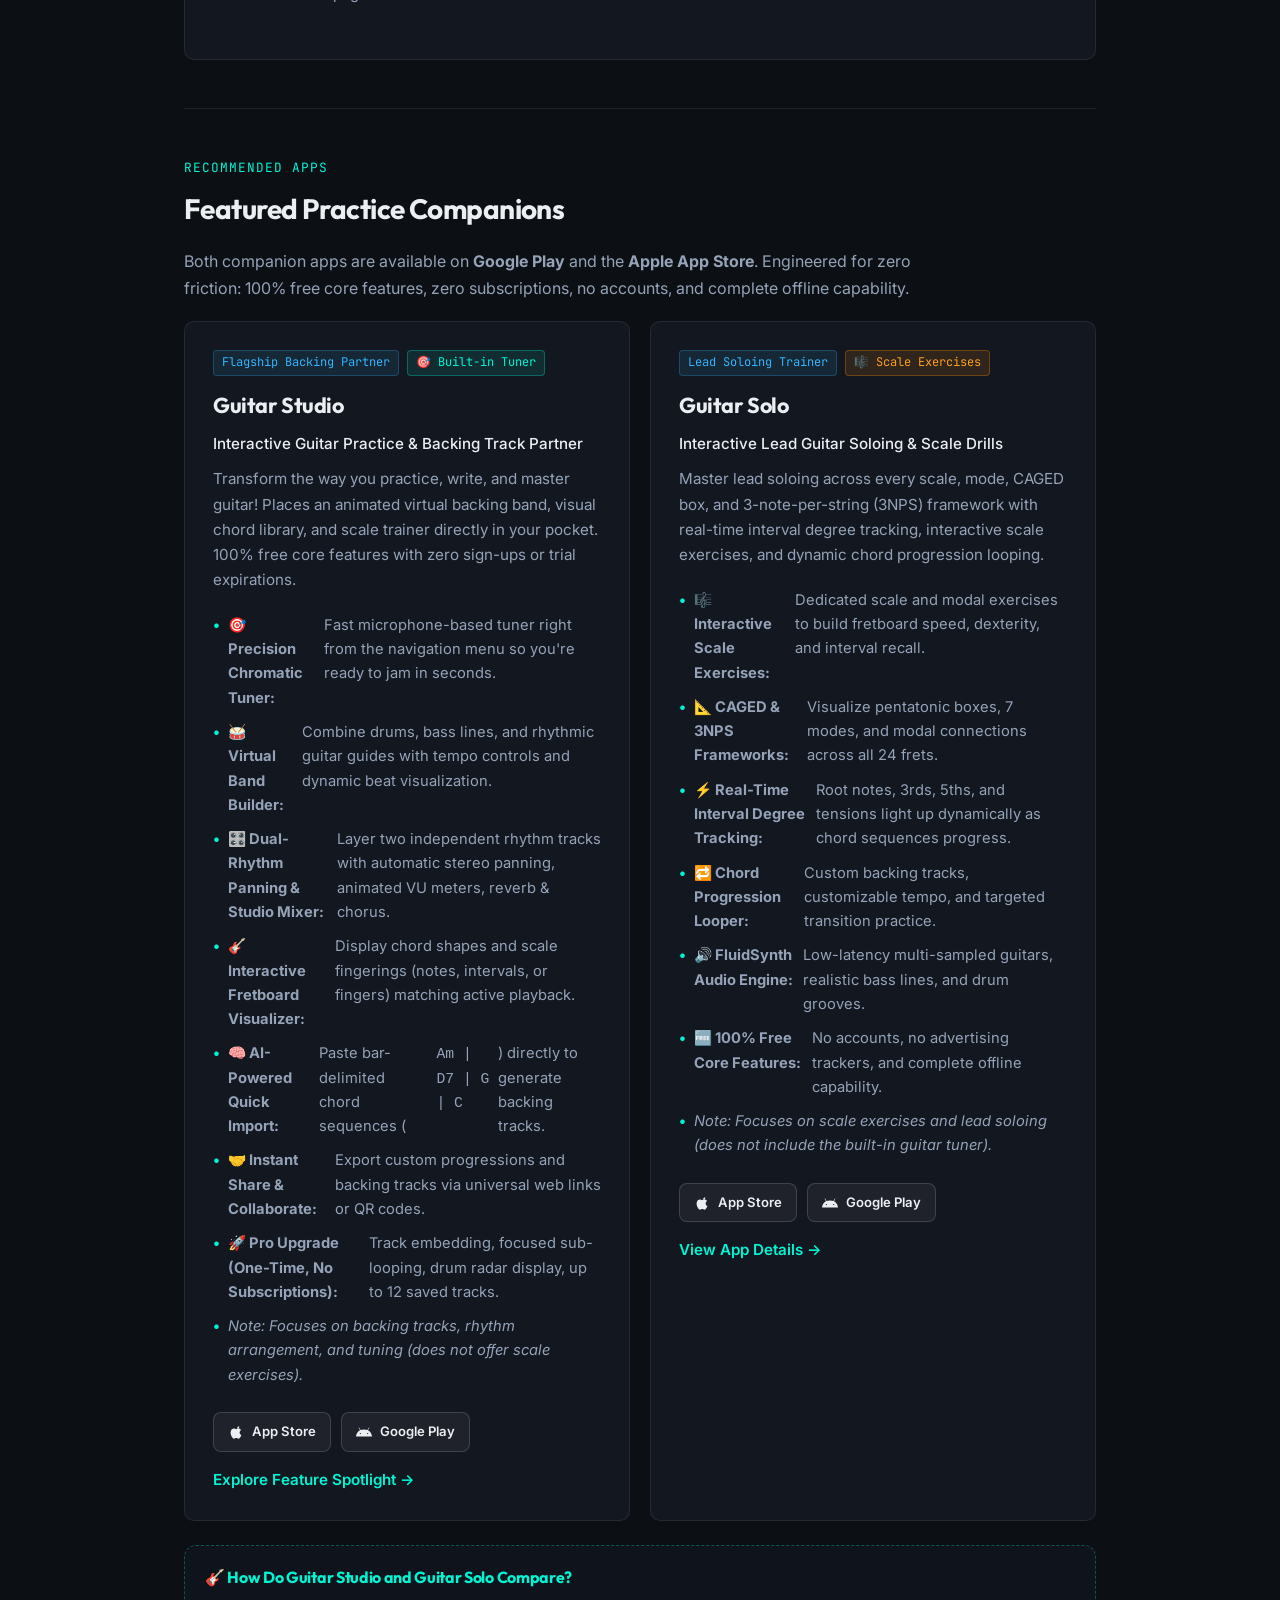
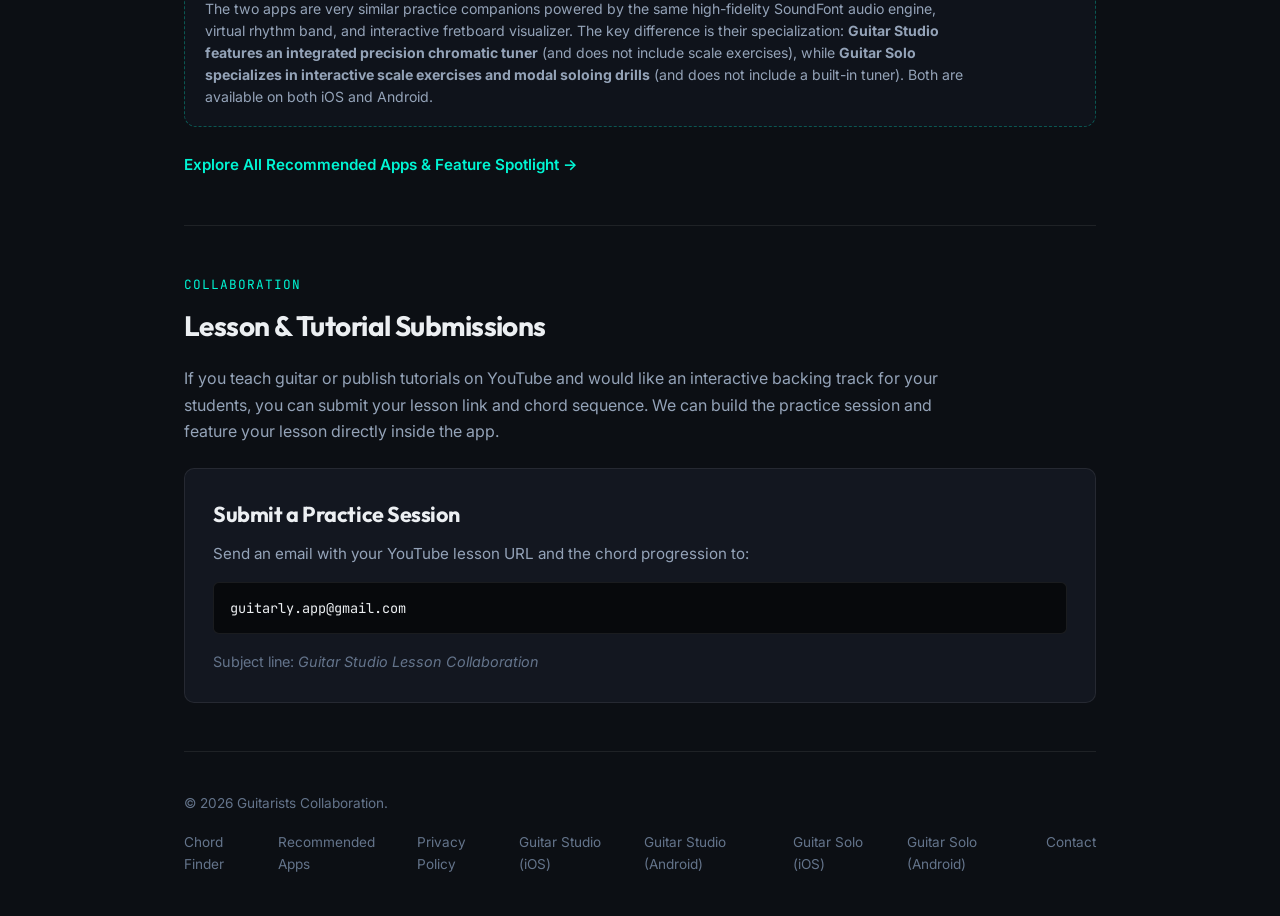
==== commit 4037cdd4: "Update Guitar Studio and Guitar Solo descriptions, built-in tuner specs, and iOS/Android store links" ====
--- a/index.html
+++ b/index.html
@@ -241,6 +241,79 @@
             margin-bottom: 12px;
         }
 
+        .info-pill.tuner-pill {
+            background: rgba(0, 245, 212, 0.1);
+            color: var(--teal);
+            border-color: rgba(0, 245, 212, 0.3);
+        }
+
+        .info-pill.scale-pill {
+            background: rgba(255, 140, 0, 0.12);
+            color: #ff9f1c;
+            border-color: rgba(255, 140, 0, 0.3);
+        }
+
+        .app-store-btns {
+            display: flex;
+            flex-wrap: wrap;
+            gap: 10px;
+            margin-top: 16px;
+            margin-bottom: 14px;
+        }
+
+        .mini-store-btn {
+            display: inline-flex;
+            align-items: center;
+            gap: 8px;
+            background: rgba(255, 255, 255, 0.05);
+            border: 1px solid rgba(255, 255, 255, 0.15);
+            color: var(--text-primary);
+            padding: 8px 14px;
+            border-radius: 8px;
+            font-size: 0.82rem;
+            font-weight: 600;
+            text-decoration: none;
+            transition: all 0.2s ease;
+        }
+
+        .mini-store-btn:hover {
+            background: rgba(255, 255, 255, 0.1);
+            border-color: var(--teal);
+            color: #ffffff;
+            transform: translateY(-1px);
+        }
+
+        .mini-store-btn svg {
+            width: 16px;
+            height: 16px;
+            fill: currentColor;
+            flex-shrink: 0;
+        }
+
+        .comparison-card {
+            background: rgba(19, 23, 32, 0.6);
+            border: 1px dashed rgba(0, 245, 212, 0.3);
+            border-radius: 12px;
+            padding: 18px 20px;
+            margin-top: 24px;
+        }
+
+        .comparison-card h4 {
+            font-size: 1rem;
+            color: var(--teal);
+            margin-bottom: 8px;
+            display: flex;
+            align-items: center;
+            gap: 8px;
+        }
+
+        .comparison-card p {
+            font-size: 0.88rem;
+            color: var(--text-secondary);
+            margin-bottom: 0;
+            line-height: 1.55;
+        }
+
         /* Footer */
         footer {
             padding: 40px 0;
@@ -365,33 +438,98 @@
         <!-- 3. Recommended Apps -->
         <section class="resource-section" id="apps">
             <span class="section-label mono">Recommended Apps</span>
-            <h2>Curated Mobile Companions</h2>
+            <h2>Featured Practice Companions</h2>
             <p>
-                Engineered for serious practice routines, fretboard theory, and live backing playback. Zero accounts, zero telemetry, and complete offline capability.
+                Both companion apps are available on <strong>Google Play</strong> and the <strong>Apple App Store</strong>. Engineered for zero friction: 100% free core features, zero subscriptions, no accounts, and complete offline capability.
             </p>
 
             <div class="grid-two">
+                <!-- Guitar Studio Card -->
                 <div class="resource-card" style="margin-top: 0;">
-                    <span class="info-pill mono">Flagship Workstation</span>
+                    <div style="display: flex; gap: 8px; flex-wrap: wrap;">
+                        <span class="info-pill mono">Flagship Backing Partner</span>
+                        <span class="info-pill tuner-pill mono">🎯 Built-in Tuner</span>
+                    </div>
                     <h3>Guitar Studio</h3>
+                    <p style="font-weight: 500; color: var(--text-primary); margin-bottom: 10px;">
+                        Interactive Guitar Practice & Backing Track Partner
+                    </p>
                     <p>
-                        Full multi-track backing playback with dual rhythm layering, real-time reverb and chorus effects, 24-fret illuminated note tracking, and an industrial drum radar visualizer.
+                        Transform the way you practice, write, and master guitar! Places an animated virtual backing band, visual chord library, and scale trainer directly in your pocket. 100% free core features with zero sign-ups or trial expirations.
                     </p>
+                    <ul>
+                        <li><strong>🎯 Precision Chromatic Tuner:</strong> Fast microphone-based tuner right from the navigation menu so you're ready to jam in seconds.</li>
+                        <li><strong>🥁 Virtual Band Builder:</strong> Combine drums, bass lines, and rhythmic guitar guides with tempo controls and dynamic beat visualization.</li>
+                        <li><strong>🎛️ Dual-Rhythm Panning & Studio Mixer:</strong> Layer two independent rhythm tracks with automatic stereo panning, animated VU meters, reverb & chorus.</li>
+                        <li><strong>🎸 Interactive Fretboard Visualizer:</strong> Display chord shapes and scale fingerings (notes, intervals, or fingers) matching active playback.</li>
+                        <li><strong>🧠 AI-Powered Quick Import:</strong> Paste bar-delimited chord sequences (<code>Am | D7 | G | C</code>) directly to generate backing tracks.</li>
+                        <li><strong>🤝 Instant Share & Collaborate:</strong> Export custom progressions and backing tracks via universal web links or QR codes.</li>
+                        <li><strong>🚀 Pro Upgrade (One-Time, No Subscriptions):</strong> Track embedding, focused sub-looping, drum radar display, up to 12 saved tracks.</li>
+                        <li><em>Note: Focuses on backing tracks, rhythm arrangement, and tuning (does not offer scale exercises).</em></li>
+                    </ul>
+
+                    <div class="app-store-btns">
+                        <a href="https://apps.apple.com/app/id6811331524" class="mini-store-btn" target="_blank" rel="noopener">
+                            <svg viewBox="0 0 24 24"><path d="M18.71 19.5c-.83 1.24-1.71 2.45-3.05 2.47-1.34.03-1.77-.79-3.29-.79-1.53 0-2 .77-3.27.82-1.31.05-2.3-1.32-3.14-2.53C4.25 17 2.94 12.45 4.7 9.39c.87-1.52 2.43-2.48 4.12-2.51 1.28-.02 2.5.87 3.29.87.78 0 2.26-1.07 3.81-.91.65.03 2.47.26 3.64 1.98-.09.06-2.17 1.28-2.15 3.81.03 3.02 2.65 4.03 2.68 4.04-.03.07-.42 1.44-1.38 2.83M15.97 6.38c.62-.75 1.04-1.8 0.92-2.85-.9.04-1.99.6-2.63 1.35-.57.65-1.06 1.72-.93 2.74 1.01.08 2.02-.49 2.64-1.24z"/></svg>
+                            App Store
+                        </a>
+                        <a href="https://play.google.com/store/apps/details?id=g9.smt.guitarStudio" class="mini-store-btn" target="_blank" rel="noopener">
+                            <svg viewBox="0 0 24 24"><path d="M17.523 15.3414c-.5511 0-.9993-.4486-.9993-.9997s.4482-.9993.9993-.9993c.551 0 .9993.4482.9993.9993.0001.5511-.4483.9997-.9993.9997m-11.046 0c-.5511 0-.9993-.4486-.9993-.9997s.4482-.9993.9993-.9993c.5511 0 .9993.4482.9993.9993 0 .5511-.4482.9997-.9993.9997m11.4045-6.02l1.9973-3.4592a.416.416 0 00-.1521-.5676.416.416 0 00-.5676.1521l-2.0223 3.503C15.5902 8.411 13.8533 8.082 12 8.082c-1.8533 0-3.5902.329-5.1368.8677L4.8409 5.4467a.4161.4161 0 00-.5677-.1521.4157.4157 0 00-.1521.5676l1.9973 3.4592C2.6889 11.1867.3432 14.6589 0 18.761h24c-.3432-4.1021-2.6889-7.5743-6.1185-9.4396"/></svg>
+                            Google Play
+                        </a>
+                    </div>
+
                     <a href="recommended-apps.html" class="action-link">
                         Explore Feature Spotlight &rarr;
                     </a>
                 </div>
 
+                <!-- Guitar Solo Card -->
                 <div class="resource-card" style="margin-top: 0;">
-                    <span class="info-pill mono">Lead Soloing Trainer</span>
+                    <div style="display: flex; gap: 8px; flex-wrap: wrap;">
+                        <span class="info-pill mono">Lead Soloing Trainer</span>
+                        <span class="info-pill scale-pill mono">🎼 Scale Exercises</span>
+                    </div>
                     <h3>Guitar Solo</h3>
+                    <p style="font-weight: 500; color: var(--text-primary); margin-bottom: 10px;">
+                        Interactive Lead Guitar Soloing & Scale Drills
+                    </p>
                     <p>
-                        Master lead soloing across every scale, mode, CAGED box, and 3NPS framework with real-time interval degree tracking and dynamic chord progression looping.
+                        Master lead soloing across every scale, mode, CAGED box, and 3-note-per-string (3NPS) framework with real-time interval degree tracking, interactive scale exercises, and dynamic chord progression looping.
                     </p>
+                    <ul>
+                        <li><strong>🎼 Interactive Scale Exercises:</strong> Dedicated scale and modal exercises to build fretboard speed, dexterity, and interval recall.</li>
+                        <li><strong>📐 CAGED & 3NPS Frameworks:</strong> Visualize pentatonic boxes, 7 modes, and modal connections across all 24 frets.</li>
+                        <li><strong>⚡ Real-Time Interval Degree Tracking:</strong> Root notes, 3rds, 5ths, and tensions light up dynamically as chord sequences progress.</li>
+                        <li><strong>🔁 Chord Progression Looper:</strong> Custom backing tracks, customizable tempo, and targeted transition practice.</li>
+                        <li><strong>🔊 FluidSynth Audio Engine:</strong> Low-latency multi-sampled guitars, realistic bass lines, and drum grooves.</li>
+                        <li><strong>🆓 100% Free Core Features:</strong> No accounts, no advertising trackers, and complete offline capability.</li>
+                        <li><em>Note: Focuses on scale exercises and lead soloing (does not include the built-in guitar tuner).</em></li>
+                    </ul>
+
+                    <div class="app-store-btns">
+                        <a href="https://apps.apple.com/app/id6801060836" class="mini-store-btn" target="_blank" rel="noopener">
+                            <svg viewBox="0 0 24 24"><path d="M18.71 19.5c-.83 1.24-1.71 2.45-3.05 2.47-1.34.03-1.77-.79-3.29-.79-1.53 0-2 .77-3.27.82-1.31.05-2.3-1.32-3.14-2.53C4.25 17 2.94 12.45 4.7 9.39c.87-1.52 2.43-2.48 4.12-2.51 1.28-.02 2.5.87 3.29.87.78 0 2.26-1.07 3.81-.91.65.03 2.47.26 3.64 1.98-.09.06-2.17 1.28-2.15 3.81.03 3.02 2.65 4.03 2.68 4.04-.03.07-.42 1.44-1.38 2.83M15.97 6.38c.62-.75 1.04-1.8 0.92-2.85-.9.04-1.99.6-2.63 1.35-.57.65-1.06 1.72-.93 2.74 1.01.08 2.02-.49 2.64-1.24z"/></svg>
+                            App Store
+                        </a>
+                        <a href="https://play.google.com/store/apps/details?id=guitar.solo" class="mini-store-btn" target="_blank" rel="noopener">
+                            <svg viewBox="0 0 24 24"><path d="M17.523 15.3414c-.5511 0-.9993-.4486-.9993-.9997s.4482-.9993.9993-.9993c.551 0 .9993.4482.9993.9993.0001.5511-.4483.9997-.9993.9997m-11.046 0c-.5511 0-.9993-.4486-.9993-.9997s.4482-.9993.9993-.9993c.5511 0 .9993.4482.9993.9993 0 .5511-.4482.9997-.9993.9997m11.4045-6.02l1.9973-3.4592a.416.416 0 00-.1521-.5676.416.416 0 00-.5676.1521l-2.0223 3.503C15.5902 8.411 13.8533 8.082 12 8.082c-1.8533 0-3.5902.329-5.1368.8677L4.8409 5.4467a.4161.4161 0 00-.5677-.1521.4157.4157 0 00-.1521.5676l1.9973 3.4592C2.6889 11.1867.3432 14.6589 0 18.761h24c-.3432-4.1021-2.6889-7.5743-6.1185-9.4396"/></svg>
+                            Google Play
+                        </a>
+                    </div>
+
                     <a href="recommended-apps.html" class="action-link">
                         View App Details &rarr;
                     </a>
                 </div>
+            </div>
+
+            <!-- Comparison Highlight Box -->
+            <div class="comparison-card">
+                <h4>🎸 How Do Guitar Studio and Guitar Solo Compare?</h4>
+                <p>
+                    The two apps are very similar practice companions powered by the same high-fidelity SoundFont audio engine, virtual rhythm band, and interactive fretboard visualizer. The key difference is their specialization: <strong>Guitar Studio features an integrated precision chromatic tuner</strong> (and does not include scale exercises), while <strong>Guitar Solo specializes in interactive scale exercises and modal soloing drills</strong> (and does not include a built-in tuner). Both are available on both iOS and Android.
+                </p>
             </div>
 
             <div style="margin-top: 24px;">
@@ -433,7 +571,10 @@
                 <li><a href="chord-identifier.html">Chord Finder</a></li>
                 <li><a href="recommended-apps.html">Recommended Apps</a></li>
                 <li><a href="privacy.html">Privacy Policy</a></li>
-                <li><a href="https://play.google.com/store/apps/details?id=g9.smt.guitarStudio">Google Play</a></li>
+                <li><a href="https://apps.apple.com/app/id6811331524" title="Guitar Studio on Apple App Store">Guitar Studio (iOS)</a></li>
+                <li><a href="https://play.google.com/store/apps/details?id=g9.smt.guitarStudio" title="Guitar Studio on Google Play">Guitar Studio (Android)</a></li>
+                <li><a href="https://apps.apple.com/app/id6801060836" title="Guitar Solo on Apple App Store">Guitar Solo (iOS)</a></li>
+                <li><a href="https://play.google.com/store/apps/details?id=guitar.solo" title="Guitar Solo on Google Play">Guitar Solo (Android)</a></li>
                 <li><a href="mailto:guitarly.app@gmail.com">Contact</a></li>
             </ul>
         </div>
